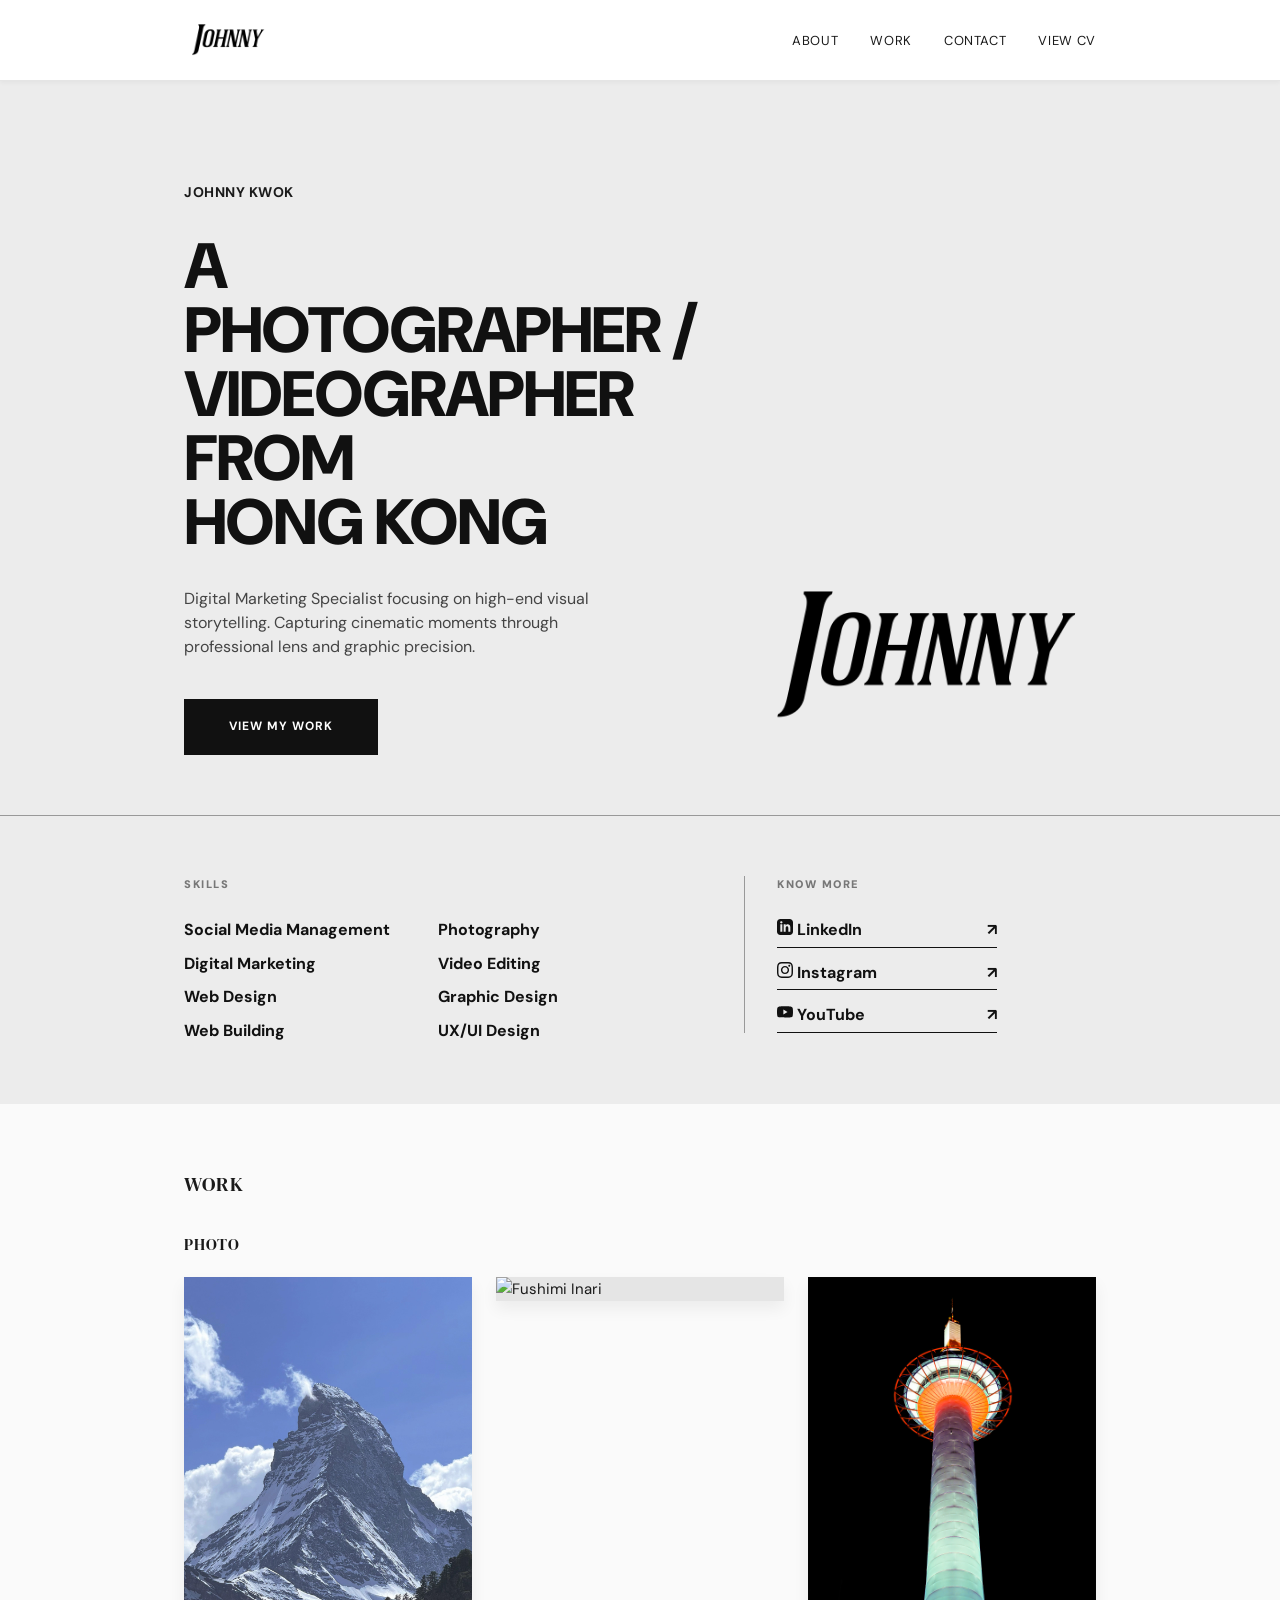
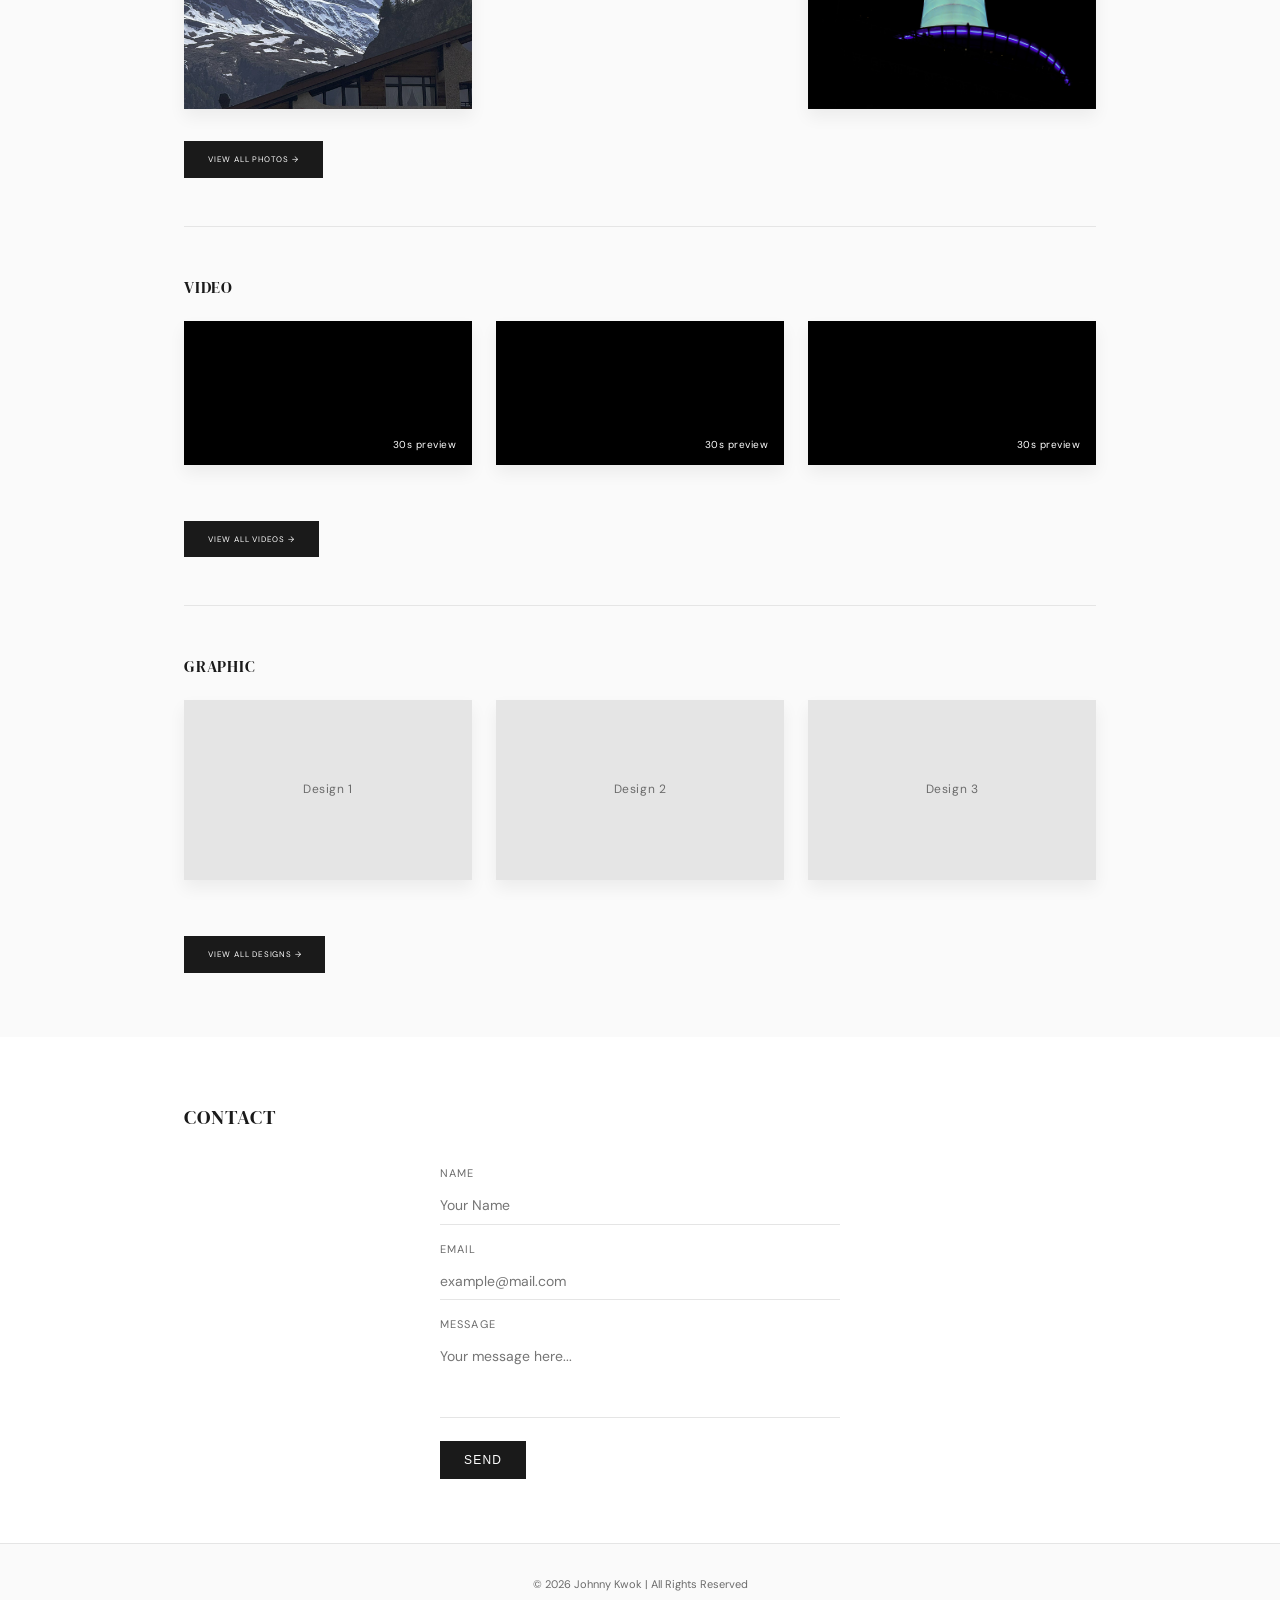
==== index.html @ 525bdd61 "Add files via upload" ====
<!DOCTYPE html>
<html lang="en">
<head>
    <meta charset="UTF-8">
    <meta name="viewport" content="width=device-width, initial-scale=1.0">
    <title>Johnny Kwok · Photography · Video · Graphic Design</title>
    <link href="https://fonts.googleapis.com/css2?family=DM+Sans:wght@400;500;600&family=DM+Serif+Display&display=swap" rel="stylesheet">
    <link rel="stylesheet" href="style.css">
</head>
<body>
    <nav class="navbar">
        <div class="container">
            <a href="index.html" class="logo">
                <img src="assets/Johnny.png" class="logo-image" alt="Johnny">
            </a>
            <button type="button" class="hamburger" aria-label="Toggle menu" aria-expanded="false">
                <span class="bar"></span>
                <span class="bar"></span>
                <span class="bar"></span>
            </button>
            <ul class="nav-links">
                <li><a href="index.html">About</a></li>
                <li><a href="index.html#portfolio">Work</a></li>
                <li><a href="index.html#contact">Contact</a></li>
                <li class="nav-btn-container">
                    <a href="cv.html" class="nav-view-cv">View CV</a>
                </li>
            </ul>
        </div>
    </nav>

    <section id="hero-swiss">
        <div class="container hero-grid">
            <div class="hero-text-side">
                <span class="name-label">JOHNNY KWOK</span>
                <h1 class="hero-title">A PHOTOGRAPHER /<br>VIDEOGRAPHER FROM<br>HONG KONG</h1>
                <p class="hero-intro">
                    Digital Marketing Specialist focusing on high-end visual storytelling. 
                    Capturing cinematic moments through professional lens and graphic precision.
                </p>
                <a href="#portfolio" class="btn-black">View My Work</a>
            </div>
            <div class="hero-image-side">
                <div class="image-overlay-container">
                    <img src="assets/Johnny.png" alt="Johnny Kwok" class="hero-main-img">
                </div>
            </div>
        </div>
    </section>

    <section id="info-bar">
        <div class="container info-grid">
            <div class="services-box">
                <span class="label">SKILLS</span>
                <div class="services-list">
                    <div class="s-col">
                        <span>Social Media Management</span>
                        <span>Digital Marketing</span>
                        <span>Web Design</span>
                        <span>Web Building</span>
                    </div>
                    <div class="s-col">
                        <span>Photography</span>
                        <span>Video Editing</span>
                        <span>Graphic Design</span>
                        <span>UX/UI Design</span>
                    </div>
                </div>
            </div>
            <div class="follow-box">
                <span class="label">KNOW MORE</span>
                <div class="social-links-minimal">
                    <a href="https://www.linkedin.com/in/johnny-kwok-8644012a5/" target="_blank">
                        <span class="social-text">
                            <svg xmlns="http://www.w3.org/2000/svg" width="16" height="16" viewBox="0 0 24 24" fill="currentColor"><path d="M19 0h-14c-2.761 0-5 2.239-5 5v14c0 2.761 2.239 5 5 5h14c2.762 0 5-2.239 5-5v-14c0-2.761-2.238-5-5-5zm-11 19h-3v-11h3v11zm-1.5-12.268c-.966 0-1.75-.79-1.75-1.764s.784-1.764 1.75-1.764 1.75.79 1.75 1.764-.783 1.764-1.75 1.764zm13.5 12.268h-3v-5.604c0-3.368-4-3.113-4 0v5.604h-3v-11h3v1.765c1.396-2.586 7-2.777 7 2.476v6.759z"/></svg>
                            LinkedIn
                        </span>
                        <span>↗</span>
                    </a>

                    <a href="https://www.instagram.com/1jokurr3/?hl=en" target="_blank">
                        <span class="social-text">
                            <svg xmlns="http://www.w3.org/2000/svg" width="16" height="16" viewBox="0 0 24 24" fill="currentColor"><path d="M12 2.163c3.204 0 3.584.012 4.85.07 3.252.148 4.771 1.691 4.919 4.919.058 1.265.069 1.645.069 4.849 0 3.205-.012 3.584-.069 4.849-.149 3.225-1.664 4.771-4.919 4.919-1.266.058-1.644.07-4.85.07-3.204 0-3.584-.012-4.849-.07-3.26-.149-4.771-1.699-4.919-4.92-.058-1.265-.07-1.644-.07-4.849 0-3.204.013-3.583.07-4.849.149-3.227 1.664-4.771 4.919-4.919 1.266-.057 1.645-.069 4.849-.069zm0-2.163c-3.259 0-3.667.014-4.947.072-4.358.2-6.78 2.618-6.98 6.98-.059 1.281-.073 1.689-.073 4.948 0 3.259.014 3.668.072 4.948.2 4.358 2.618 6.78 6.98 6.98 1.281.058 1.689.072 4.948.072 3.259 0 3.668-.014 4.948-.072 4.354-.2 6.782-2.618 6.979-6.98.059-1.28.073-1.689.073-4.948 0-3.259-.014-3.667-.072-4.947-.196-4.354-2.617-6.78-6.979-6.98-1.281-.059-1.69-.073-4.949-.073zm0 5.838c-3.403 0-6.162 2.759-6.162 6.162s2.759 6.163 6.162 6.163 6.162-2.759 6.162-6.163-2.759-6.162-6.162-6.162zm0 10.162c-2.209 0-4-1.79-4-4 0-2.209 1.791-4 4-4s4 1.791 4 4c0 2.21-1.791 4-4 4zm6.406-11.845c-.796 0-1.441.645-1.441 1.44s.645 1.44 1.441 1.44c.795 0 1.439-.645 1.439-1.44s-.644-1.44-1.439-1.44z"/></svg>
                            Instagram
                        </span>
                        <span>↗</span>
                    </a>

                    <a href="https://youtube.com/@waishing13?si=xlimshnzyELhtR8g" target="_blank">
                        <span class="social-text">
                            <svg xmlns="http://www.w3.org/2000/svg" width="16" height="16" viewBox="0 0 24 24" fill="currentColor"><path d="M23.498 6.186a3.016 3.016 0 0 0-2.122-2.136C19.505 3.545 12 3.545 12 3.545s-7.505 0-9.377.505A3.017 3.017 0 0 0 .502 6.186C0 8.07 0 12 0 12s0 3.93.502 5.814a3.016 3.016 0 0 0 2.122 2.136c1.871.505 9.376.505 9.376.505s7.505 0 9.377-.505a3.015 3.015 0 0 0 2.122-2.136C24 15.93 24 12 24 12s0-3.93-.502-5.814zM9.545 15.568V8.432L15.818 12l-6.273 3.568z"/></svg>
                            YouTube
                        </span>
                        <span>↗</span>
                    </a>
                </div>
            </div>
        </div>
    </section>

    <section id="portfolio">
        <div class="container">
            <h2 class="animate-in">Work</h2>
            <div class="work-categories">
                <!-- Photo -->
                <article class="work-category" data-category="photo">
                    <h3>Photo</h3>
                    <div class="work-preview">
                        <a href="photography-gallery.html" class="work-item animate-item">
                            <span class="media-protect">
                                <img src="assets/photo/Life/Matterhorn.jpg" alt="Camping" draggable="false">
                                <span class="media-protect__overlay" aria-hidden="true"></span>
                            </span>
                        </a>
                        <a href="photography-gallery.html" class="work-item animate-item">
                            <span class="media-protect">
                                <img src="assets/photo/Life/Fushimi-Inari Taisha.jpeg" alt="Fushimi Inari" draggable="false">
                                <span class="media-protect__overlay" aria-hidden="true"></span>
                            </span>
                        </a>
                        <a href="photography-gallery.html" class="work-item animate-item">
                            <span class="media-protect">
                                <img src="assets/photo/Life/Kyoto Tower.jpg" alt="Kyoto Tower" draggable="false">
                                <span class="media-protect__overlay" aria-hidden="true"></span>
                            </span>
                        </a>
                    </div>
                    <a href="photography-gallery.html" class="wbtn">View all photos →</a>
                </article>

                <!-- Video -->
                <article class="work-category" data-category="video">
                    <h3>Video</h3>
                    <div class="work-preview">
                        <a href="video-gallery.html" class="work-item animate-item">
                            <div class="video-wrap">
                                <video class="video-preview" data-max="30" muted playsinline preload="metadata"
                                    src="assets/video/新東亞理髮店.mp4" oncontextmenu="return false;" controlsList="nodownload"></video>
                                <span class="video-preview-badge">30s preview</span>
                            </div>
                        </a>
                        <a href="video-gallery.html" class="work-item animate-item">
                            <div class="video-wrap">
                                <video class="video-preview" data-max="30" muted playsinline preload="metadata"
                                    src="assets/video/《親暱》.mp4" oncontextmenu="return false;" controlsList="nodownload"></video>
                                <span class="video-preview-badge">30s preview</span>
                            </div>
                        </a>
                        <a href="video-gallery.html" class="work-item animate-item">
                            <div class="video-wrap">
                                <video class="video-preview" data-max="30" muted playsinline preload="metadata"
                                    src="assets/video/菲來何處去.mp4" oncontextmenu="return false;" controlsList="nodownload"></video>
                                <span class="video-preview-badge">30s preview</span>
                            </div>
                        </a>
                    </div>
                    <a href="video-gallery.html" class="wbtn">View all videos →</a>
                </article>

                <!-- Graphic -->
                <article class="work-category" data-category="graphic">
                    <h3>Graphic</h3>
                    <div class="work-preview">
                        <div class="work-item graphic-placeholder animate-item"><span>Design 1</span></div>
                        <div class="work-item graphic-placeholder animate-item"><span>Design 2</span></div>
                        <div class="work-item graphic-placeholder animate-item"><span>Design 3</span></div>
                    </div>
                    <a href="graphic-design.html" class="wbtn">View all designs →</a>
                </article>
            </div>
        </div>
    </section>

    <section id="contact">
        <div class="container">
            <h2 class="animate-in">Contact</h2>
            <form id="contactForm" class="contact-form animate-in">
                <label for="name">Name</label>
                <input type="text" name="name" id="name" required placeholder="Your Name">
                <label for="email">Email</label>
                <input type="email" name="email" id="email" list="email-options" required placeholder="example@mail.com">
                <datalist id="email-options">
                    <option value="@gmail.com">
                    <option value="@outlook.com">
                    <option value="@icloud.com">
                    <option value="@hotmail.com">
                    <option value="@yahoo.com.hk">
                    <option value="@qq.com">
                    <option value="@163.com">
                    <option value="@sina.com">
                    <option value="@foxmail.com">
                </datalist>
                <label for="message">Message</label>
                <textarea name="message" id="message" required placeholder="Your message here..."></textarea>
                <button type="submit" class="btn">Send</button>
            </form>
        </div>
    </section>

    <footer class="footer">
        <div class="container">
            <p>© 2026 Johnny Kwok | All Rights Reserved</p>
        </div>
    </footer>

    <script src="script.js"></script>
</body>
</html>
---- style.css ----
/* ==========================================================================
   Variables & Reset
   ========================================================================== */

:root {
    --bg: #fafafa;
    --bg-alt: #fff;
    --text: #1a1a1a;
    --text-muted: #6b6b6b;
    --border: #e5e5e5;
    --accent: #1a1a1a;
    --font-sans: 'DM Sans', system-ui, sans-serif;
    --font-serif: 'DM Serif Display', Georgia, serif;
    --max-width: 960px;
    --space: 1.5rem;
    --shadow-1: 0 2px 4px rgba(0, 0, 0, 0.04);
    --shadow-2: 0 8px 16px rgba(0, 0, 0, 0.06);
    --shadow-hover: 0 20px 40px rgba(0, 0, 0, 0.12), 0 8px 16px rgba(0, 0, 0, 0.06);
}

* { margin: 0; padding: 0; box-sizing: border-box; }

html { scroll-behavior: smooth; }

/* ==========================================================================
   Media protection (discourage saving images/videos)
   ========================================================================== */

img,
video {
    user-select: none;
    -webkit-user-select: none;
    -moz-user-select: none;
    -ms-user-select: none;
    -webkit-touch-callout: none;
}

.media-protect {
    position: relative;
    display: block;
}

.media-protect__overlay {
    position: absolute;
    inset: 0;
    z-index: 1;
    cursor: pointer; /* parent is often a link */
    /* receives right-click (empty div); left-click forwarded to parent link in JS */
}

/* ==========================================================================
   Animations
   ========================================================================== */

@keyframes fadeInUp {
    from { opacity: 0; transform: translateY(20px); }
    to { opacity: 1; transform: translateY(0); }
}

.animate-in {
    opacity: 0;
    transform: translateY(20px);
    transition: opacity 0.6s ease, transform 0.6s ease;
}

.animate-in.visible {
    opacity: 1;
    transform: translateY(0);
}

/* ==========================================================================
   Base & Typography
   ========================================================================== */

body {
    font-family: var(--font-sans);
    background: var(--bg);
    color: var(--text);
    font-size: 15px;
    line-height: 1.6;
    font-weight: 400;
}

.container {
    max-width: var(--max-width);
    margin: 0 auto;
    padding: 0 var(--space);
}

h1, h2, h3 { font-family: var(--font-serif); font-weight: 400; }
h1 { font-size: clamp(2rem, 5vw, 3rem); letter-spacing: -0.02em; }
h2 { font-size: 1.25rem; letter-spacing: 0.05em; text-transform: uppercase; margin-bottom: 2rem; }
h3 { font-size: 1rem; letter-spacing: 0.05em; text-transform: uppercase; margin-bottom: 1rem; }

/* ==========================================================================
   Navbar
   ========================================================================== */

.navbar {
    background: var(--bg-alt);
    border-bottom: 1px solid var(--border);
    padding: 1rem 0;
    position: sticky;
    top: 0;
    z-index: 100;
    box-shadow: var(--shadow-1);
}

.navbar .container {
    display: flex;
    justify-content: space-between;
    align-items: center;
}

.nav-links {
    list-style: none;
    display: flex;
    gap: 2rem;
}

.nav-links a {
    color: var(--text);
    text-decoration: none;
    font-size: 13px;
    letter-spacing: 0.05em;
    text-transform: uppercase;
    transition: color 0.25s ease, transform 0.25s ease;
}

.nav-links a:hover {
    color: var(--text-muted);
    transform: translateY(-1px);
}

.logo-image {
    height: 48px;
    width: auto;
    display: block;
    transition: opacity 0.3s ease, transform 0.3s ease;
}

.logo-image:hover {
    opacity: 0.7;
    transform: scale(1.02);
}

/* ==========================================================================
   Buttons
   ========================================================================== */

.btn {
    display: inline-block;
    background: var(--accent);
    color: #fff;
    padding: 0.75rem 1.5rem;
    text-decoration: none;
    font-size: 12px;
    letter-spacing: 0.1em;
    text-transform: uppercase;
    border: none;
    cursor: pointer;
    transition: opacity 0.25s ease, transform 0.25s ease;
}

.btn:hover {
    opacity: 0.8;
    transform: translateY(-2px);
}

.wbtn {
    margin-top: 1rem;
    display: inline-block;
    background: var(--accent);
    color: #fff;
    padding: 0.75rem 1.5rem;
    text-decoration: none;
    font-size: 8px;
    letter-spacing: 0.1em;
    text-transform: uppercase;
    border: none;
    cursor: pointer;
    transition: opacity 0.2s;
}

.wbtn:hover { opacity: 0.8; }

/* ==========================================================================
   Sections & About
   ========================================================================== */

section {
    padding: 4rem 0;
    background: var(--bg-alt);
}

section:nth-child(even) { background: var(--bg); }

section .container { position: relative; z-index: 1; }

#about .about-content {
    display: flex;
    align-items: flex-start;
    gap: 2rem;
    max-width: 600px;
    margin: 0 auto;
    text-align: left;
}

.profile-pic {
    width: 120px;
    height: 120px;
    object-fit: cover;
    flex-shrink: 0;
}

.text-content p {
    color: var(--text-muted);
    font-size: 0.9rem;
    margin-bottom: 0.5rem;
}

/* ==========================================================================
   Work / Portfolio
   ========================================================================== */

.work-categories {
    display: flex;
    flex-direction: column;
    gap: 3rem;
}

.work-category {
    border-bottom: 1px solid var(--border);
    padding-bottom: 3rem;
}

.work-category:last-of-type { border-bottom: none; padding-bottom: 0; }

.work-category h3 { margin-bottom: 1.25rem; }

.work-preview,
.mosaic-gallery {
    column-count: 3;
    column-gap: var(--space);
    margin-bottom: 1rem;
}

.work-item,
.mosaic-item {
    break-inside: avoid;
    margin-bottom: var(--space);
    overflow: hidden;
    background: var(--border);
    display: block;
    box-shadow: var(--shadow-2);
    transition: transform 0.35s cubic-bezier(0.25, 0.46, 0.45, 0.94), box-shadow 0.35s ease, opacity 0.5s ease;
}

.work-item.animate-item,
.mosaic-item.animate-item,
.video-entry.animate-item {
    opacity: 0;
    transform: translateY(24px);
    transition: opacity 0.5s ease, transform 0.5s cubic-bezier(0.25, 0.46, 0.45, 0.94), box-shadow 0.35s ease;
}

.work-item.animate-item.visible,
.mosaic-item.animate-item.visible,
.video-entry.animate-item.visible {
    opacity: 1;
    transform: translateY(0);
}

.work-item .video-wrap,
.mosaic-item .video-wrap {
    position: relative;
    background: #000;
}

.work-item video,
.mosaic-item video {
    width: 100%;
    height: auto;
    display: block;
}

.work-item,
a.mosaic-item {
    text-decoration: none;
    color: inherit;
}

.work-item img,
.mosaic-item img {
    width: 100%;
    height: auto;
    display: block;
    transition: transform 0.3s ease;
}

.work-item:hover,
.mosaic-item:hover {
    transform: scale(1.03);
    box-shadow: var(--shadow-hover);
}

.work-item:hover img,
.mosaic-item:hover img { transform: scale(1.02); }

.work-item.graphic-placeholder {
    display: flex;
    align-items: center;
    justify-content: center;
    min-height: 180px;
    color: var(--text-muted);
    font-size: 12px;
    letter-spacing: 0.05em;
}

.work-item.graphic-placeholder:hover { background: #e0e0e0; }

.video-preview-badge {
    position: absolute;
    bottom: 8px;
    right: 8px;
    background: rgba(0, 0, 0, 0.7);
    color: #fff;
    font-size: 10px;
    letter-spacing: 0.05em;
    padding: 4px 8px;
    font-family: var(--font-sans);
}

.mosaic-placeholder {
    min-height: 200px;
    background: var(--border);
    display: flex;
    align-items: center;
    justify-content: center;
    color: var(--text-muted);
    font-size: 12px;
    box-shadow: var(--shadow-2);
}

/* ==========================================================================
   Contact
   ========================================================================== */

.contact-form {
    max-width: 400px;
    margin: 0 auto;
    text-align: left;
}

.contact-form label {
    display: block;
    font-size: 11px;
    letter-spacing: 0.1em;
    text-transform: uppercase;
    margin-bottom: 0.25rem;
    color: var(--text-muted);
}

.contact-form input,
.contact-form textarea {
    width: 100%;
    padding: 0.6rem 0;
    margin-bottom: 1rem;
    border: none;
    border-bottom: 1px solid var(--border);
    background: transparent;
    font-family: inherit;
    font-size: 14px;
}

.contact-form input:focus,
.contact-form textarea:focus {
    outline: none;
    border-color: var(--text);
}

.contact-form input:invalid:not(:placeholder-shown) { border-bottom: 1px solid #ff4d4d; }
.contact-form input:valid:not(:placeholder-shown) { border-bottom: 1px solid #4CAF50; }

#message { height: 80px; resize: none; }

/* ==========================================================================
   Footer
   ========================================================================== */

.footer {
    padding: 2rem 0;
    text-align: center;
    border-top: 1px solid var(--border);
}

.footer p {
    font-size: 11px;
    color: var(--text-muted);
}

.footer.footer-spaced { margin-top: 4rem; }

/* ==========================================================================
   Hamburger (mobile nav)
   ========================================================================== */

.hamburger {
    display: none;
    flex-direction: column;
    gap: 5px;
    cursor: pointer;
}

.bar {
    width: 22px;
    height: 2px;
    background: var(--text);
}

/* ==========================================================================
   Page: Photography gallery (masonry, filters)
   ========================================================================== */

.page-header {
    padding-top: 2rem;
    margin-bottom: 2rem;
}

.back-link {
    font-size: 12px;
    letter-spacing: 0.05em;
    color: var(--text-muted);
    text-decoration: none;
}

.back-link:hover { color: var(--text); }

.photo-filters {
    display: flex;
    flex-wrap: wrap;
    gap: 0.75rem;
    margin-bottom: 2rem;
}

.photo-filters .btn-filter {
    background: transparent;
    color: var(--text);
    border: 1px solid var(--border);
    padding: 0.5rem 1.25rem;
    font-size: 11px;
    letter-spacing: 0.1em;
    text-transform: uppercase;
    cursor: pointer;
    font-family: var(--font-sans);
    transition: background 0.2s, color 0.2s;
}

.photo-filters .btn-filter:hover,
.photo-filters .btn-filter.active {
    background: var(--accent);
    color: #fff;
    border-color: var(--accent);
}

/* Photography: true masonry – CSS columns, natural height, no crop */
.page-photography .masonry-gallery {
    column-count: 4;
    column-gap: var(--space);
    margin-bottom: 0;
    padding-bottom: 4rem;
}

.page-photography .masonry-gallery .mosaic-item {
    break-inside: avoid;
    margin-bottom: var(--space);
    overflow: hidden;
    display: block;
    background: var(--border);
    box-shadow: var(--shadow-2);
}

.page-photography .masonry-gallery .mosaic-item img {
    width: 100%;
    height: auto;
    display: block;
}

.page-photography .page-header h1 { margin-top: 0.5rem; }

/* ==========================================================================
   Page: Video gallery
   ========================================================================== */

.video-gallery { padding-bottom: 4rem; }

.video-entry { margin-bottom: 4rem; }
.video-entry:last-child { margin-bottom: 0; }

.video-entry-title {
    font-size: 0.9rem;
    letter-spacing: 0.05em;
    margin-bottom: 1rem;
    font-family: var(--font-sans);
}

.video-entry .video-wrap { display: inline-block; max-width: 100%; }
.video-entry video { display: block; width: auto; height: auto; max-width: 100%; }

.page-video .page-header h1 { margin-top: 0.5rem; }

/* ==========================================================================
   Page: CV
   ========================================================================== */

.cv-page {
    padding: 4rem 0;
    max-width: 600px;
    margin: 0 auto;
    text-align: left;
}

.cv-page h1 { margin-bottom: 0.5rem; }
.cv-page .subtitle {
    color: var(--text-muted);
    font-size: 0.95rem;
    margin-bottom: 3rem;
}

.cv-section { margin-bottom: 2.5rem; }

.cv-section h2 {
    font-size: 0.75rem;
    letter-spacing: 0.15em;
    text-transform: uppercase;
    margin-bottom: 1rem;
    color: var(--text-muted);
    border-bottom: 1px solid var(--border);
    padding-bottom: 0.5rem;
}

.cv-item { margin-bottom: 1.25rem; }
.cv-item:last-child { margin-bottom: 0; }
.cv-item-title { font-weight: 600; margin-bottom: 0.25rem; }
.cv-item-meta { font-size: 0.85rem; color: var(--text-muted); margin-bottom: 0.25rem; }
.cv-item-desc { font-size: 0.9rem; line-height: 1.6; color: var(--text); }

.cv-skills { display: flex; flex-wrap: wrap; gap: 0.5rem; }
.cv-skills span {
    font-size: 0.85rem;
    padding: 0.25rem 0.6rem;
    background: var(--border);
}

.page-cv .back-link { padding-top: 1rem; display: inline-block; }

/* ==========================================================================
   Swiss design (hero variant)
   ========================================================================== */

:root {
    --swiss-bg: #ececec;
    --swiss-black: #111111;
    --swiss-border: #999999;
}

#hero-swiss {
    background: var(--swiss-bg);
    padding: 100px 0 60px;
    border-bottom: 1px solid var(--swiss-border);
}

.hero-grid {
    display: grid;
    grid-template-columns: 1.2fr 0.8fr;
    gap: 2rem;
    align-items: end;
}

.name-label {
    display: block;
    font-weight: 700;
    font-size: 14px;
    margin-bottom: 2rem;
    letter-spacing: 0.5px;
}

.hero-title {
    font-family: var(--font-sans);
    font-size: clamp(2.5rem, 5vw, 4rem);
    font-weight: 900;
    line-height: 1;
    letter-spacing: -2px;
    margin-bottom: 2rem;
    color: var(--swiss-black);
}

.hero-intro {
    max-width: 420px;
    font-size: 1rem;
    color: #444;
    margin-bottom: 2.5rem;
    line-height: 1.5;
}

.btn-black {
    display: inline-block;
    background: var(--swiss-black);
    color: white;
    padding: 18px 45px;
    text-decoration: none;
    font-weight: 700;
    font-size: 12px;
    letter-spacing: 1px;
    text-transform: uppercase;
    transition: 0.3s;
}

.btn-black:hover { opacity: 0.8; }

.hero-main-img {
    width: 100%;
    filter: grayscale(100%) contrast(1.1);
    display: block;
}

.image-overlay-container { position: relative; }

#info-bar { background: var(--swiss-bg); padding: 60px 0; }

.info-grid {
    display: grid;
    grid-template-columns: 1.2fr 0.8fr;
    gap: 2rem;
    align-items: start;
}

#info-bar .label {
    display: block;
    font-size: 11px;
    font-weight: 900;
    color: #777;
    margin-bottom: 1.5rem;
    letter-spacing: 1.5px;
}

.services-list {
    display: flex;
    gap: 3rem;
}

.s-col {
    display: flex;
    flex-direction: column;
    gap: 0.5rem;
    font-size: 16px;
    font-weight: 700;
    color: var(--swiss-black);
}

.follow-box {
    border-left: 1px solid var(--swiss-border);
    padding-left: 2rem;
}

.social-links-minimal {
    display: flex;
    flex-direction: column;
    gap: 0.75rem;
}

.social-links-minimal a {
    font-size: 16px;
    font-weight: 700;
    text-decoration: none;
    color: var(--swiss-black);
    display: flex;
    align-items: center;
    justify-content: space-between;
    gap: 1rem;
    padding-bottom: 0.25rem;
    border-bottom: 1.5px solid var(--swiss-black);
    max-width: 220px;
    transition: opacity 0.2s;
}

.social-links-minimal a:hover { opacity: 0.7; }

/* ==========================================================================
   Responsive
   ========================================================================== */

@media (max-width: 768px) {
    .nav-links {
        display: none;
        position: absolute;
        top: 100%;
        left: 0;
        right: 0;
        flex-direction: column;
        padding: 1rem;
        background: var(--bg-alt);
        border-bottom: 1px solid var(--border);
    }
    .nav-links.active { display: flex; }
    .hamburger { display: flex; }
    .work-preview,
    .mosaic-gallery { column-count: 2; }
    #about .about-content { flex-direction: column; align-items: center; text-align: center; }

    .page-photography .masonry-gallery { column-count: 2; }

    .hero-grid,
    .info-grid { grid-template-columns: 1fr; }
    .follow-box {
        border-left: none;
        padding-left: 0;
        padding-top: 40px;
        border-top: 1px solid var(--swiss-border);
    }
    .services-list { flex-direction: column; gap: 12px; }
}

@media (max-width: 480px) {
    .work-preview,
    .mosaic-gallery { column-count: 1; }

    .page-photography .masonry-gallery { column-count: 1; }
}
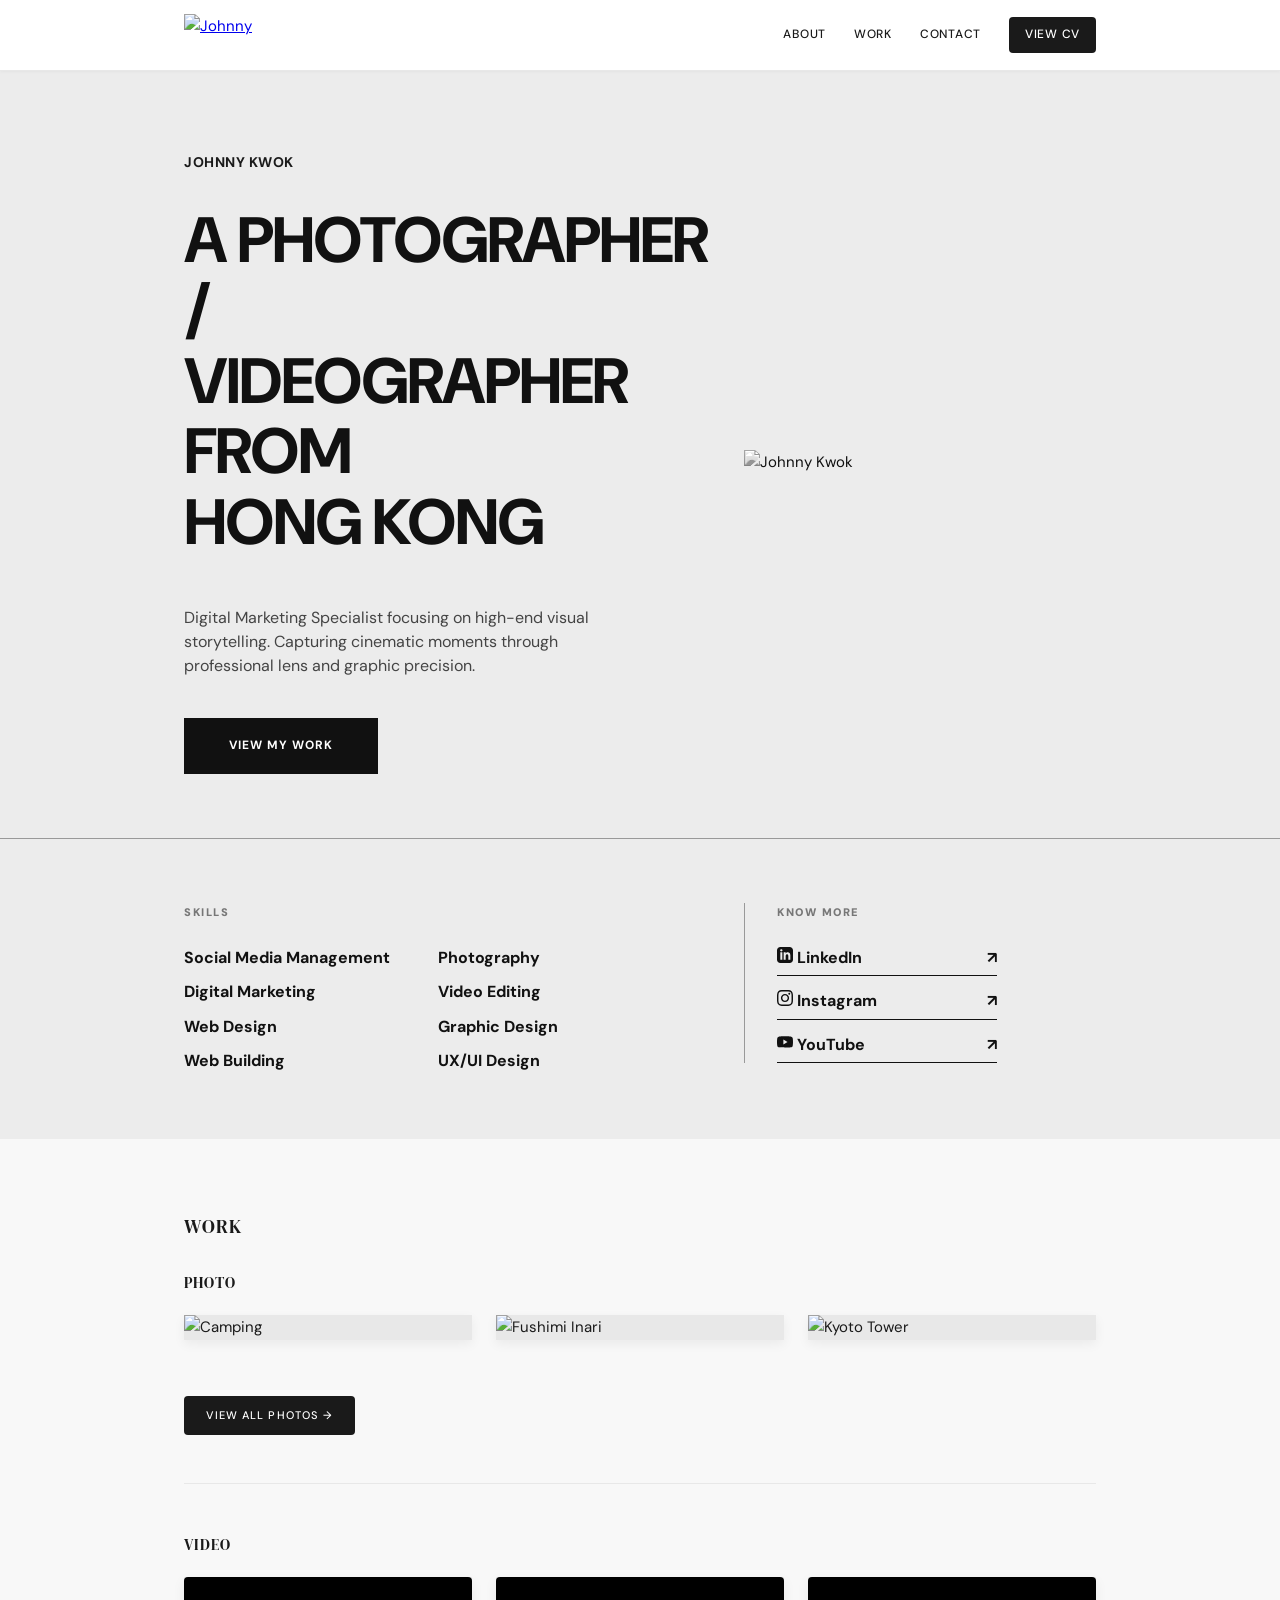
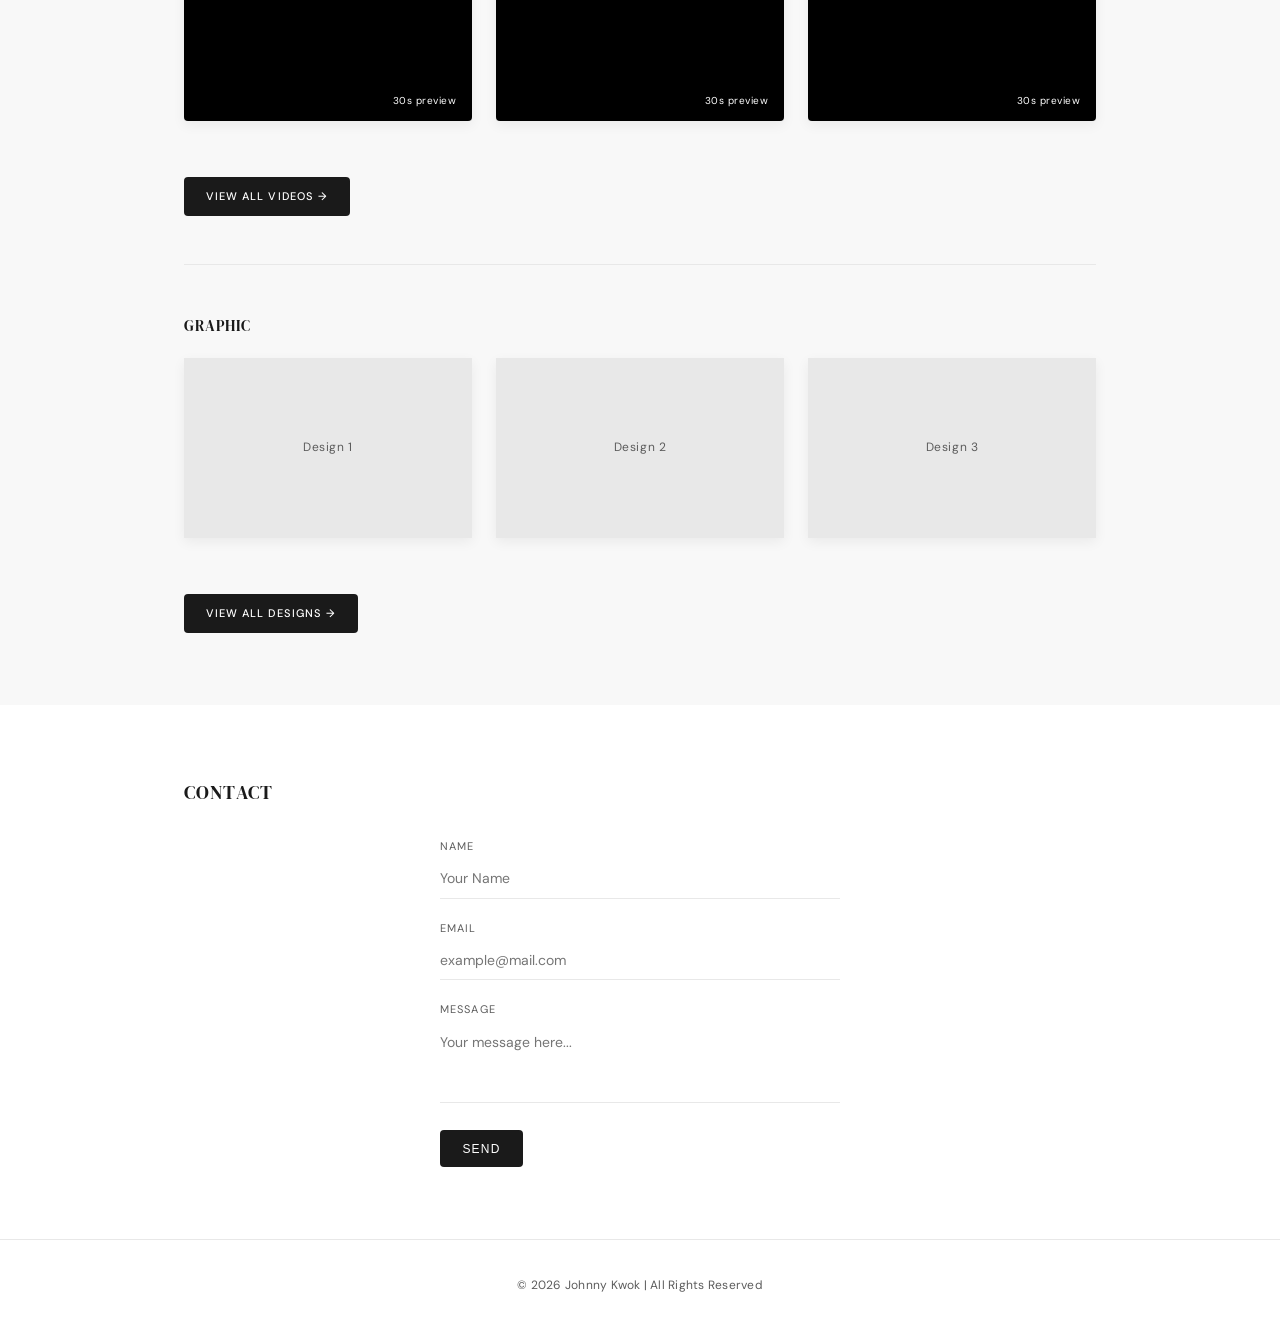
==== commit 2fa0c114: "Add files via upload" ====
--- a/index.html
+++ b/index.html
@@ -42,7 +42,8 @@
             </div>
             <div class="hero-image-side">
                 <div class="image-overlay-container">
-                    <img src="assets/Johnny.png" alt="Johnny Kwok" class="hero-main-img">
+                    <p class="hero-picture"></p>
+                    <img src="assets/profile pic.jpg" alt="Johnny Kwok" class="hero-main-img">
                 </div>
             </div>
         </div>
--- a/style.css
+++ b/style.css
@@ -1,21 +1,29 @@
 /* ==========================================================================
-   Variables & Reset
+   1. Variables & Reset
    ========================================================================== */
 
 :root {
-    --bg: #fafafa;
+    /* Layout & spacing */
+    --max-width: 960px;
+    --space: 1.5rem;
+    --space-lg: 2.5rem;
+    --radius: 6px;
+    --radius-sm: 4px;
+    /* Colors */
+    --bg: #f8f8f8;
     --bg-alt: #fff;
     --text: #1a1a1a;
-    --text-muted: #6b6b6b;
-    --border: #e5e5e5;
+    --text-muted: #5c5c5c;
+    --border: #e8e8e8;
     --accent: #1a1a1a;
+    --swiss-bg: #ececec;
+    --swiss-black: #111111;
+    --swiss-border: #999999;
     --font-sans: 'DM Sans', system-ui, sans-serif;
     --font-serif: 'DM Serif Display', Georgia, serif;
-    --max-width: 960px;
-    --space: 1.5rem;
-    --shadow-1: 0 2px 4px rgba(0, 0, 0, 0.04);
-    --shadow-2: 0 8px 16px rgba(0, 0, 0, 0.06);
-    --shadow-hover: 0 20px 40px rgba(0, 0, 0, 0.12), 0 8px 16px rgba(0, 0, 0, 0.06);
+    --shadow-1: 0 1px 3px rgba(0, 0, 0, 0.04);
+    --shadow-2: 0 4px 12px rgba(0, 0, 0, 0.06);
+    --shadow-hover: 0 12px 28px rgba(0, 0, 0, 0.1), 0 4px 12px rgba(0, 0, 0, 0.05);
 }
 
 * { margin: 0; padding: 0; box-sizing: border-box; }
@@ -23,7 +31,7 @@
 html { scroll-behavior: smooth; }
 
 /* ==========================================================================
-   Media protection (discourage saving images/videos)
+   2. Media protection (discourage saving images/videos)
    ========================================================================== */
 
 img,
@@ -44,12 +52,11 @@
     position: absolute;
     inset: 0;
     z-index: 1;
-    cursor: pointer; /* parent is often a link */
-    /* receives right-click (empty div); left-click forwarded to parent link in JS */
-}
-
-/* ==========================================================================
-   Animations
+    cursor: pointer;
+}
+
+/* ==========================================================================
+   3. Animations
    ========================================================================== */
 
 @keyframes fadeInUp {
@@ -69,7 +76,7 @@
 }
 
 /* ==========================================================================
-   Base & Typography
+   4. Base & Typography
    ========================================================================== */
 
 body {
@@ -77,8 +84,9 @@
     background: var(--bg);
     color: var(--text);
     font-size: 15px;
-    line-height: 1.6;
+    line-height: 1.65;
     font-weight: 400;
+    -webkit-font-smoothing: antialiased;
 }
 
 .container {
@@ -88,18 +96,18 @@
 }
 
 h1, h2, h3 { font-family: var(--font-serif); font-weight: 400; }
-h1 { font-size: clamp(2rem, 5vw, 3rem); letter-spacing: -0.02em; }
-h2 { font-size: 1.25rem; letter-spacing: 0.05em; text-transform: uppercase; margin-bottom: 2rem; }
-h3 { font-size: 1rem; letter-spacing: 0.05em; text-transform: uppercase; margin-bottom: 1rem; }
-
-/* ==========================================================================
-   Navbar
+h1 { font-size: clamp(2rem, 5vw, 3rem); letter-spacing: -0.02em; line-height: 1.15; }
+h2 { font-size: 1.2rem; letter-spacing: 0.06em; text-transform: uppercase; margin-bottom: 1.75rem; }
+h3 { font-size: 0.95rem; letter-spacing: 0.06em; text-transform: uppercase; margin-bottom: 1rem; }
+
+/* ==========================================================================
+   5. Navbar
    ========================================================================== */
 
 .navbar {
     background: var(--bg-alt);
     border-bottom: 1px solid var(--border);
-    padding: 1rem 0;
+    padding: 0.875rem 0;
     position: sticky;
     top: 0;
     z-index: 100;
@@ -110,20 +118,37 @@
     display: flex;
     justify-content: space-between;
     align-items: center;
+    gap: 3rem;
+}
+
+.navbar .container > * {
+    display: flex;
+    align-items: center;
+}
+
+.navbar .container > .hamburger {
+    display: none !important;
 }
 
 .nav-links {
     list-style: none;
     display: flex;
-    gap: 2rem;
+    align-items: center;
+    gap: 1.75rem;
+}
+
+.nav-links li {
+    display: flex;
+    align-items: center;
 }
 
 .nav-links a {
     color: var(--text);
     text-decoration: none;
-    font-size: 13px;
-    letter-spacing: 0.05em;
+    font-size: 12px;
+    letter-spacing: 0.06em;
     text-transform: uppercase;
+    font-weight: 500;
     transition: color 0.25s ease, transform 0.25s ease;
 }
 
@@ -132,8 +157,12 @@
     transform: translateY(-1px);
 }
 
+.logo {
+    display: flex;
+    align-items: center;
+}
 .logo-image {
-    height: 48px;
+    height: 42px;
     width: auto;
     display: block;
     transition: opacity 0.3s ease, transform 0.3s ease;
@@ -144,27 +173,52 @@
     transform: scale(1.02);
 }
 
-/* ==========================================================================
-   Buttons
+.nav-btn-container {
+    margin-left: 0;
+}
+
+.nav-view-cv {
+    background-color: var(--accent);
+    color: #fff !important;
+    padding: 0.5rem 1rem;
+    border-radius: var(--radius-sm);
+    font-size: 12px;
+    font-weight: 500;
+    letter-spacing: 0.06em;
+    text-transform: uppercase;
+    transition: opacity 0.25s ease, transform 0.25s ease;
+    text-decoration: none;
+    display: inline-block;
+}
+
+.nav-view-cv:hover {
+    opacity: 0.9;
+    transform: translateY(-1px);
+}
+
+/* ==========================================================================
+   6. Buttons
    ========================================================================== */
 
 .btn {
     display: inline-block;
     background: var(--accent);
     color: #fff;
-    padding: 0.75rem 1.5rem;
+    padding: 0.7rem 1.4rem;
     text-decoration: none;
     font-size: 12px;
     letter-spacing: 0.1em;
     text-transform: uppercase;
+    font-weight: 500;
     border: none;
     cursor: pointer;
+    border-radius: var(--radius-sm);
     transition: opacity 0.25s ease, transform 0.25s ease;
 }
 
 .btn:hover {
-    opacity: 0.8;
-    transform: translateY(-2px);
+    opacity: 0.88;
+    transform: translateY(-1px);
 }
 
 .wbtn {
@@ -172,24 +226,26 @@
     display: inline-block;
     background: var(--accent);
     color: #fff;
-    padding: 0.75rem 1.5rem;
+    padding: 0.65rem 1.35rem;
     text-decoration: none;
-    font-size: 8px;
+    font-size: 11px;
     letter-spacing: 0.1em;
     text-transform: uppercase;
+    font-weight: 500;
     border: none;
     cursor: pointer;
-    transition: opacity 0.2s;
-}
-
-.wbtn:hover { opacity: 0.8; }
-
-/* ==========================================================================
-   Sections & About
+    border-radius: var(--radius-sm);
+    transition: opacity 0.2s ease, transform 0.2s ease;
+}
+
+.wbtn:hover { opacity: 0.88; transform: translateY(-1px); }
+
+/* ==========================================================================
+   7. Sections & About
    ========================================================================== */
 
 section {
-    padding: 4rem 0;
+    padding: 4.5rem 0;
     background: var(--bg-alt);
 }
 
@@ -220,7 +276,7 @@
 }
 
 /* ==========================================================================
-   Work / Portfolio
+   8. Work / Portfolio
    ========================================================================== */
 
 .work-categories {
@@ -343,7 +399,7 @@
 }
 
 /* ==========================================================================
-   Contact
+   9. Contact
    ========================================================================== */
 
 .contact-form {
@@ -364,13 +420,14 @@
 .contact-form input,
 .contact-form textarea {
     width: 100%;
-    padding: 0.6rem 0;
-    margin-bottom: 1rem;
+    padding: 0.65rem 0;
+    margin-bottom: 1.25rem;
     border: none;
     border-bottom: 1px solid var(--border);
     background: transparent;
     font-family: inherit;
     font-size: 14px;
+    transition: border-color 0.2s ease;
 }
 
 .contact-form input:focus,
@@ -385,56 +442,101 @@
 #message { height: 80px; resize: none; }
 
 /* ==========================================================================
-   Footer
+  10. Footer
    ========================================================================== */
 
 .footer {
-    padding: 2rem 0;
+    padding: 2.25rem 0;
     text-align: center;
     border-top: 1px solid var(--border);
+    background: var(--bg-alt);
 }
 
 .footer p {
-    font-size: 11px;
-    color: var(--text-muted);
+    font-size: 12px;
+    color: var(--text-muted);
+    letter-spacing: 0.02em;
 }
 
 .footer.footer-spaced { margin-top: 4rem; }
 
 /* ==========================================================================
-   Hamburger (mobile nav)
+  11. Hamburger (mobile nav)
    ========================================================================== */
 
 .hamburger {
     display: none;
     flex-direction: column;
+    justify-content: center;
+    align-items: center;
     gap: 5px;
     cursor: pointer;
+    font: inherit;
+    color: inherit;
+    border: none;
+    background: none;
+}
+
+.hamburger:focus {
+    outline: none;
+}
+
+.hamburger:focus-visible {
+    outline: 2px solid var(--accent);
+    outline-offset: 2px;
 }
 
 .bar {
     width: 22px;
     height: 2px;
     background: var(--text);
-}
-
-/* ==========================================================================
-   Page: Photography gallery (masonry, filters)
+    transition: transform 0.25s ease, opacity 0.25s ease;
+    pointer-events: none; 
+}
+
+.hamburger.is-open .bar:nth-child(1) {
+    transform: translateY(7px) rotate(45deg);
+}
+.hamburger.is-open .bar:nth-child(2) {
+    opacity: 0;
+}
+.hamburger.is-open .bar:nth-child(3) {
+    transform: translateY(-7px) rotate(-45deg);
+}
+
+/* ==========================================================================
+  12. Page: Photography & Graphic Design (masonry, filters, back link)
    ========================================================================== */
 
 .page-header {
-    padding-top: 2rem;
-    margin-bottom: 2rem;
+    padding-top: 2.25rem;
+    margin-bottom: 2.25rem;
 }
 
 .back-link {
+    display: inline-flex;
+    align-items: center;
+    gap: 0.5rem;
+    padding: 0.5rem 1rem 0.5rem 0.75rem;
     font-size: 12px;
-    letter-spacing: 0.05em;
+    letter-spacing: 0.08em;
+    text-transform: uppercase;
     color: var(--text-muted);
     text-decoration: none;
-}
-
-.back-link:hover { color: var(--text); }
+    font-family: var(--font-sans);
+    font-weight: 500;
+    border: 1px solid var(--border);
+    border-radius: var(--radius-sm);
+    background: var(--bg-alt);
+    transition: color 0.2s ease, border-color 0.2s ease, background 0.2s ease, box-shadow 0.2s ease;
+}
+
+.back-link:hover {
+    color: var(--text);
+    border-color: var(--text-muted);
+    background: var(--bg);
+    box-shadow: var(--shadow-1);
+}
 
 .photo-filters {
     display: flex;
@@ -447,13 +549,15 @@
     background: transparent;
     color: var(--text);
     border: 1px solid var(--border);
-    padding: 0.5rem 1.25rem;
+    padding: 0.5rem 1.2rem;
     font-size: 11px;
     letter-spacing: 0.1em;
     text-transform: uppercase;
     cursor: pointer;
     font-family: var(--font-sans);
-    transition: background 0.2s, color 0.2s;
+    font-weight: 500;
+    border-radius: var(--radius-sm);
+    transition: background 0.2s ease, color 0.2s ease, border-color 0.2s ease;
 }
 
 .photo-filters .btn-filter:hover,
@@ -463,15 +567,16 @@
     border-color: var(--accent);
 }
 
-/* Photography: true masonry – CSS columns, natural height, no crop */
-.page-photography .masonry-gallery {
+.page-photography .masonry-gallery,
+.page-graphic-design .masonry-gallery {
     column-count: 4;
     column-gap: var(--space);
     margin-bottom: 0;
     padding-bottom: 4rem;
 }
 
-.page-photography .masonry-gallery .mosaic-item {
+.page-photography .masonry-gallery .mosaic-item,
+.page-graphic-design .masonry-gallery .mosaic-item {
     break-inside: avoid;
     margin-bottom: var(--space);
     overflow: hidden;
@@ -480,16 +585,20 @@
     box-shadow: var(--shadow-2);
 }
 
-.page-photography .masonry-gallery .mosaic-item img {
+.page-photography .masonry-gallery .mosaic-item img,
+.page-graphic-design .masonry-gallery .mosaic-item img {
     width: 100%;
     height: auto;
     display: block;
 }
 
-.page-photography .page-header h1 { margin-top: 0.5rem; }
-
-/* ==========================================================================
-   Page: Video gallery
+.page-header .back-link { margin-bottom: 1rem; }
+.page-photography .page-header h1,
+.page-video .page-header h1,
+.page-graphic-design .page-header h1 { margin-top: 0.25rem; }
+
+/* ==========================================================================
+  13. Page: Video gallery (tabs, reels, YouTube)
    ========================================================================== */
 
 .video-gallery { padding-bottom: 4rem; }
@@ -504,23 +613,107 @@
     font-family: var(--font-sans);
 }
 
-.video-entry .video-wrap { display: inline-block; max-width: 100%; }
+.video-entry .video-wrap { display: inline-block; max-width: 100%; border-radius: var(--radius-sm); overflow: hidden; }
 .video-entry video { display: block; width: auto; height: auto; max-width: 100%; }
 
-.page-video .page-header h1 { margin-top: 0.5rem; }
-
-/* ==========================================================================
-   Page: CV
+.video-tab-content {
+    display: none;
+    padding-bottom: 4rem;
+}
+.video-tab-content.active {
+    display: block;
+}
+
+.video-wrap {
+    border-radius: var(--radius-sm);
+    overflow: hidden;
+}
+.video-wrap iframe {
+    display: block;
+    width: 100%;
+    height: 100%;
+    border: 0;
+}
+
+.ig-reels-grid {
+    display: grid;
+    grid-template-columns: repeat(3, 1fr);
+    gap: var(--space-lg);
+    align-items: start;
+}
+.reel-card {
+    display: flex;
+    flex-direction: column;
+    gap: 0;
+}
+.video-wrap--reel {
+    width: 100%;
+    aspect-ratio: 9 / 18;
+    background: #000;
+}
+.video-wrap--reel iframe {
+    width: 100%;
+    height: 100%;
+    display: block;
+    border: 0;
+}
+.reel-stats {
+    display: flex;
+    align-items: center;
+    gap: 0.4rem;
+    margin-top: 0.75rem;
+    padding: 0 0.25rem 0 0;
+    font-family: var(--font-sans);
+    font-size: 11px;
+    letter-spacing: 0.06em;
+    text-transform: uppercase;
+    color: var(--text-muted);
+}
+.reel-stats-icon {
+    display: inline-flex;
+    align-items: center;
+    justify-content: center;
+    color: var(--text-muted);
+    flex-shrink: 0;
+}
+.reel-stats-icon svg {
+    display: block;
+}
+.reel-stats-count {
+    font-weight: 500;
+}
+
+.youtube-grid {
+    display: grid;
+    grid-template-columns: repeat(auto-fill, minmax(min(400px, 100%), 1fr));
+    gap: var(--space-lg);
+}
+.video-wrap--youtube {
+    width: 100%;
+    aspect-ratio: 16 / 9;
+    background: #000;
+}
+.video-wrap--youtube iframe {
+    width: 100%;
+    height: 100%;
+    display: block;
+    border: 0;
+}
+
+
+/* ==========================================================================
+  14. Page: CV
    ========================================================================== */
 
 .cv-page {
-    padding: 4rem 0;
+    padding: 2rem 0 4rem;
     max-width: 600px;
     margin: 0 auto;
     text-align: left;
 }
 
 .cv-page h1 { margin-bottom: 0.5rem; }
+
 .cv-page .subtitle {
     color: var(--text-muted);
     font-size: 0.95rem;
@@ -539,34 +732,79 @@
     padding-bottom: 0.5rem;
 }
 
-.cv-item { margin-bottom: 1.25rem; }
-.cv-item:last-child { margin-bottom: 0; }
-.cv-item-title { font-weight: 600; margin-bottom: 0.25rem; }
-.cv-item-meta { font-size: 0.85rem; color: var(--text-muted); margin-bottom: 0.25rem; }
-.cv-item-desc { font-size: 0.9rem; line-height: 1.6; color: var(--text); }
-
-.cv-skills { display: flex; flex-wrap: wrap; gap: 0.5rem; }
+.cv-item {
+    background: rgba(255, 255, 255, 0.4);
+    backdrop-filter: blur(10px);
+    -webkit-backdrop-filter: blur(10px);
+    border: 1px solid rgba(255, 255, 255, 0.3);
+    border-radius: 16px;
+    padding: 1.5rem;
+    margin-bottom: 1.5rem;
+    box-shadow: 0 8px 32px rgba(0, 0, 0, 0.05);
+    transition: transform 0.3s ease, box-shadow 0.3s ease;
+}
+
+.cv-item:hover {
+    transform: translateY(-5px);
+    background: rgba(255, 255, 255, 0.6);
+    box-shadow: 0 12px 40px rgba(0, 0, 0, 0.1);
+}
+
+.cv-item-title {
+    font-weight: 600;
+    font-size: 1.1rem;
+    color: var(--text);
+    margin-bottom: 0.25rem;
+}
+
+.cv-item-meta {
+    font-size: 0.85rem;
+    color: var(--text-muted);
+    margin-bottom: 0.75rem;
+    text-transform: uppercase;
+    letter-spacing: 0.05em;
+}
+
+.cv-item-desc {
+    font-size: 0.95rem;
+    line-height: 1.6;
+    color: var(--text);
+}
+
+.cv-skills {
+    display: flex;
+    flex-wrap: wrap;
+    gap: 0.5rem;
+}
+
 .cv-skills span {
+    display: inline-block;
     font-size: 0.85rem;
-    padding: 0.25rem 0.6rem;
-    background: var(--border);
-}
-
-.page-cv .back-link { padding-top: 1rem; display: inline-block; }
-
-/* ==========================================================================
-   Swiss design (hero variant)
-   ========================================================================== */
-
-:root {
-    --swiss-bg: #ececec;
-    --swiss-black: #111111;
-    --swiss-border: #999999;
-}
+    padding: 0.4rem 1rem;
+    border-radius: 50px;
+    background: rgba(255, 255, 255, 0.5);
+    border: 1px solid rgba(255, 255, 255, 0.3);
+    backdrop-filter: blur(5px);
+    -webkit-backdrop-filter: blur(5px);
+}
+
+.page-cv .back-link { margin-bottom: 1.5rem; }
+
+.page-cv .container { padding-top: 1.5rem; }
+
+.page-cv section { background: transparent !important;}
+
+.page-cv .cv-page { background: transparent !important;}
+
+.page-cv .container { background: transparent !important; }
+
+/* ==========================================================================
+   Swiss design (hero & info bar)
+   ========================================================================== */
 
 #hero-swiss {
     background: var(--swiss-bg);
-    padding: 100px 0 60px;
+    padding: 5rem 0 4rem;
     border-bottom: 1px solid var(--swiss-border);
 }
 
@@ -574,7 +812,7 @@
     display: grid;
     grid-template-columns: 1.2fr 0.8fr;
     gap: 2rem;
-    align-items: end;
+    align-items: center;
 }
 
 .name-label {
@@ -588,10 +826,10 @@
 .hero-title {
     font-family: var(--font-sans);
     font-size: clamp(2.5rem, 5vw, 4rem);
-    font-weight: 900;
-    line-height: 1;
+    font-weight: 800;
+    line-height: 1.1;
     letter-spacing: -2px;
-    margin-bottom: 2rem;
+    margin-bottom: 3rem;
     color: var(--swiss-black);
 }
 
@@ -626,7 +864,7 @@
 
 .image-overlay-container { position: relative; }
 
-#info-bar { background: var(--swiss-bg); padding: 60px 0; }
+#info-bar { background: var(--swiss-bg); padding: 4rem 0; }
 
 .info-grid {
     display: grid;
@@ -687,30 +925,65 @@
 .social-links-minimal a:hover { opacity: 0.7; }
 
 /* ==========================================================================
-   Responsive
-   ========================================================================== */
+  16. Responsive
+   ========================================================================== */
+
+@media (min-width: 769px) {
+    .navbar .container > .hamburger,
+    .hamburger {
+        display: none !important;
+    }
+}
 
 @media (max-width: 768px) {
+    .back-link { padding: 0.45rem 0.85rem 0.45rem 0.65rem; font-size: 11px; }
+    .navbar .container { justify-content: space-between; gap: 0; }
+    .navbar .container { position: relative; }
     .nav-links {
-        display: none;
+        display: none !important;
         position: absolute;
         top: 100%;
         left: 0;
         right: 0;
+        z-index: 101;
         flex-direction: column;
         padding: 1rem;
         background: var(--bg-alt);
         border-bottom: 1px solid var(--border);
+        box-shadow: var(--shadow-2);
     }
-    .nav-links.active { display: flex; }
-    .hamburger { display: flex; }
+    body.menu-open .nav-links { display: flex !important; }
+    .navbar .container > .hamburger,
+    .hamburger {
+        display: flex !important;
+        position: relative;
+        z-index: 102;
+        min-width: 44px;
+        min-height: 44px;
+        cursor: pointer;
+        padding: 0.5rem;
+        border: none;
+        background: transparent;
+        -webkit-tap-highlight-color: transparent;
+        align-items: center;
+        justify-content: center;
+    }
     .work-preview,
     .mosaic-gallery { column-count: 2; }
     #about .about-content { flex-direction: column; align-items: center; text-align: center; }
 
-    .page-photography .masonry-gallery { column-count: 2; }
-
-    .hero-grid,
+    .page-photography .masonry-gallery,
+    .page-graphic-design .masonry-gallery { column-count: 2; }
+
+    .ig-reels-grid { grid-template-columns: 1fr; }
+
+    .hero-grid {
+        align-items: center;
+    }
+    .hero-picture {
+        align-items: center;
+        padding-top: 100 px;
+    }
     .info-grid { grid-template-columns: 1fr; }
     .follow-box {
         border-left: none;
@@ -719,11 +992,22 @@
         border-top: 1px solid var(--swiss-border);
     }
     .services-list { flex-direction: column; gap: 12px; }
-}
-
-@media (max-width: 480px) {
-    .work-preview,
-    .mosaic-gallery { column-count: 1; }
-
-    .page-photography .masonry-gallery { column-count: 1; }
-}
+    .nav-btn-container {
+        margin-left: 0;
+        margin-top: 1rem;
+        width: 100%;
+        text-align: center;
+    }
+    .nav-view-cv {
+        width: 100%;
+        padding: 0.8rem;
+    }
+    .s-col {
+        flex-direction: row;
+        justify-content: space-between;
+        margin-bottom: 10px;
+    }
+    .social-links-minimal a {
+        flex-direction: row;
+    }
+}
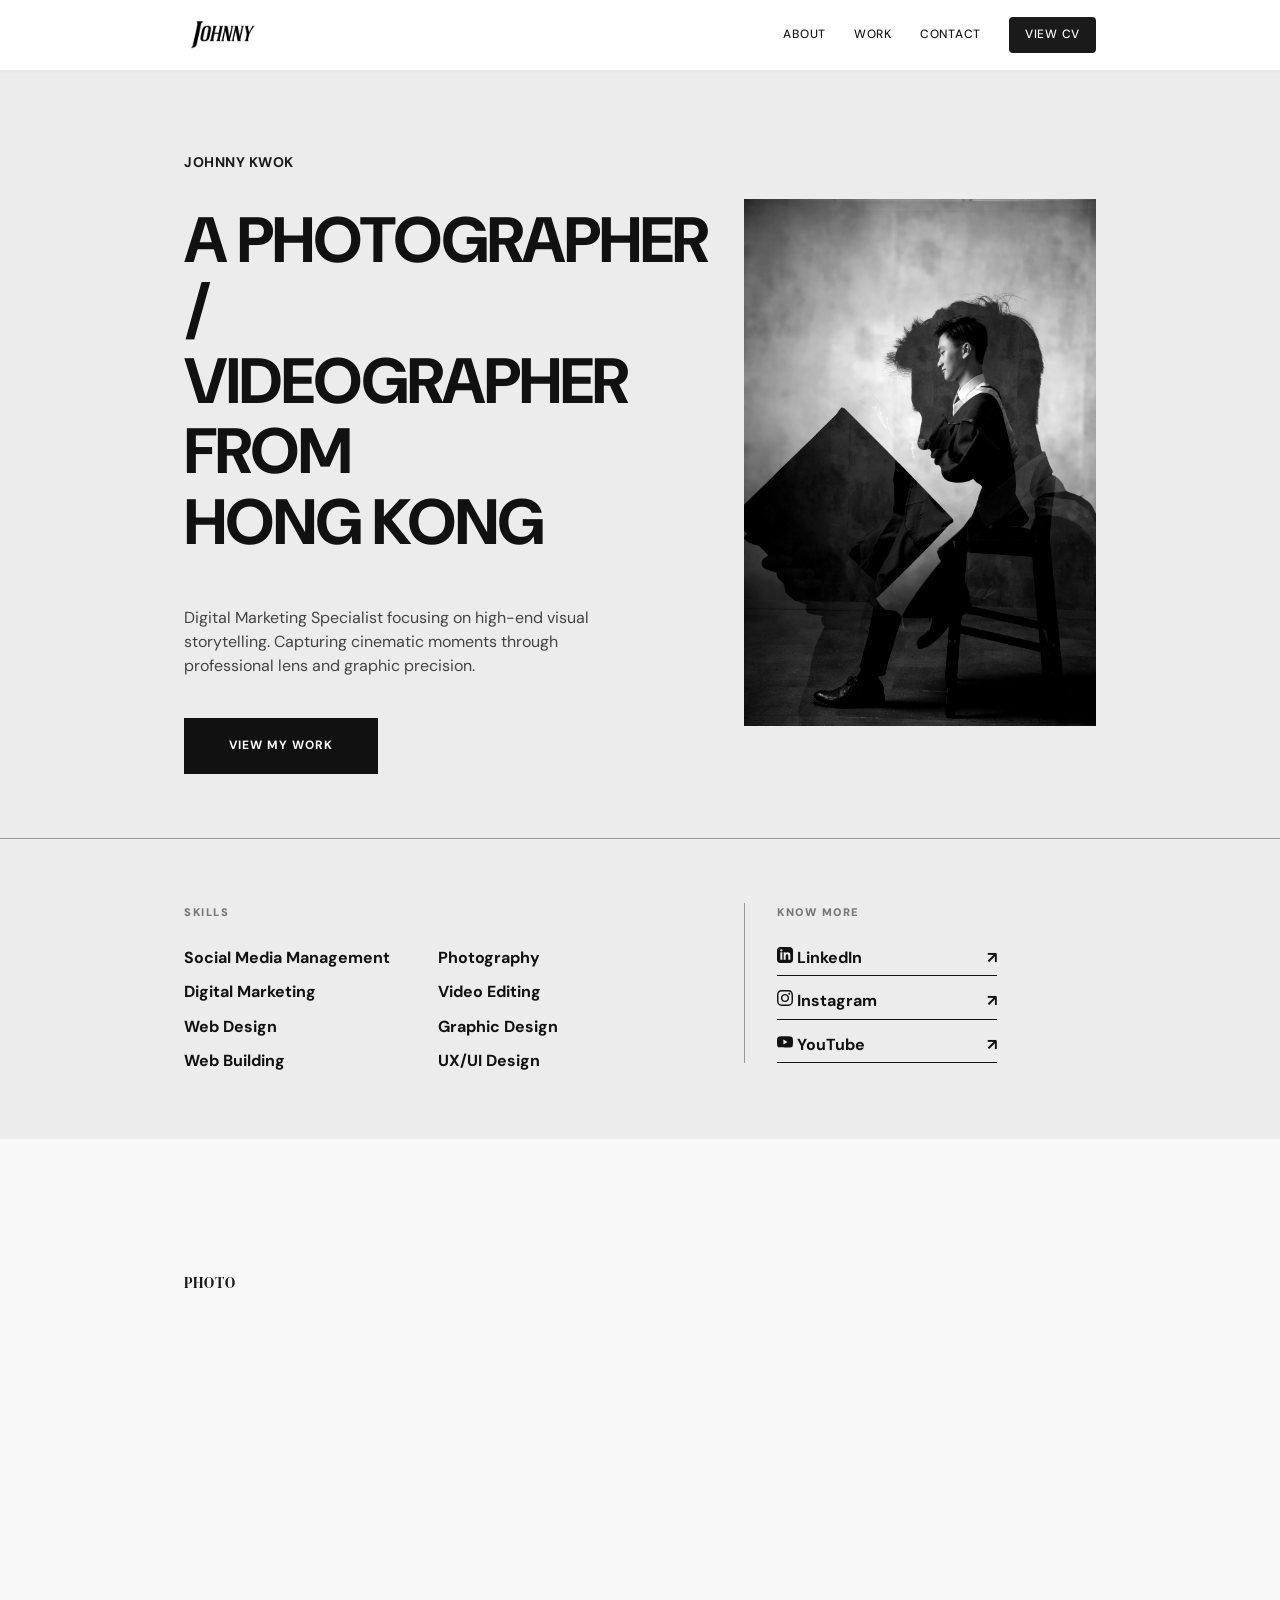
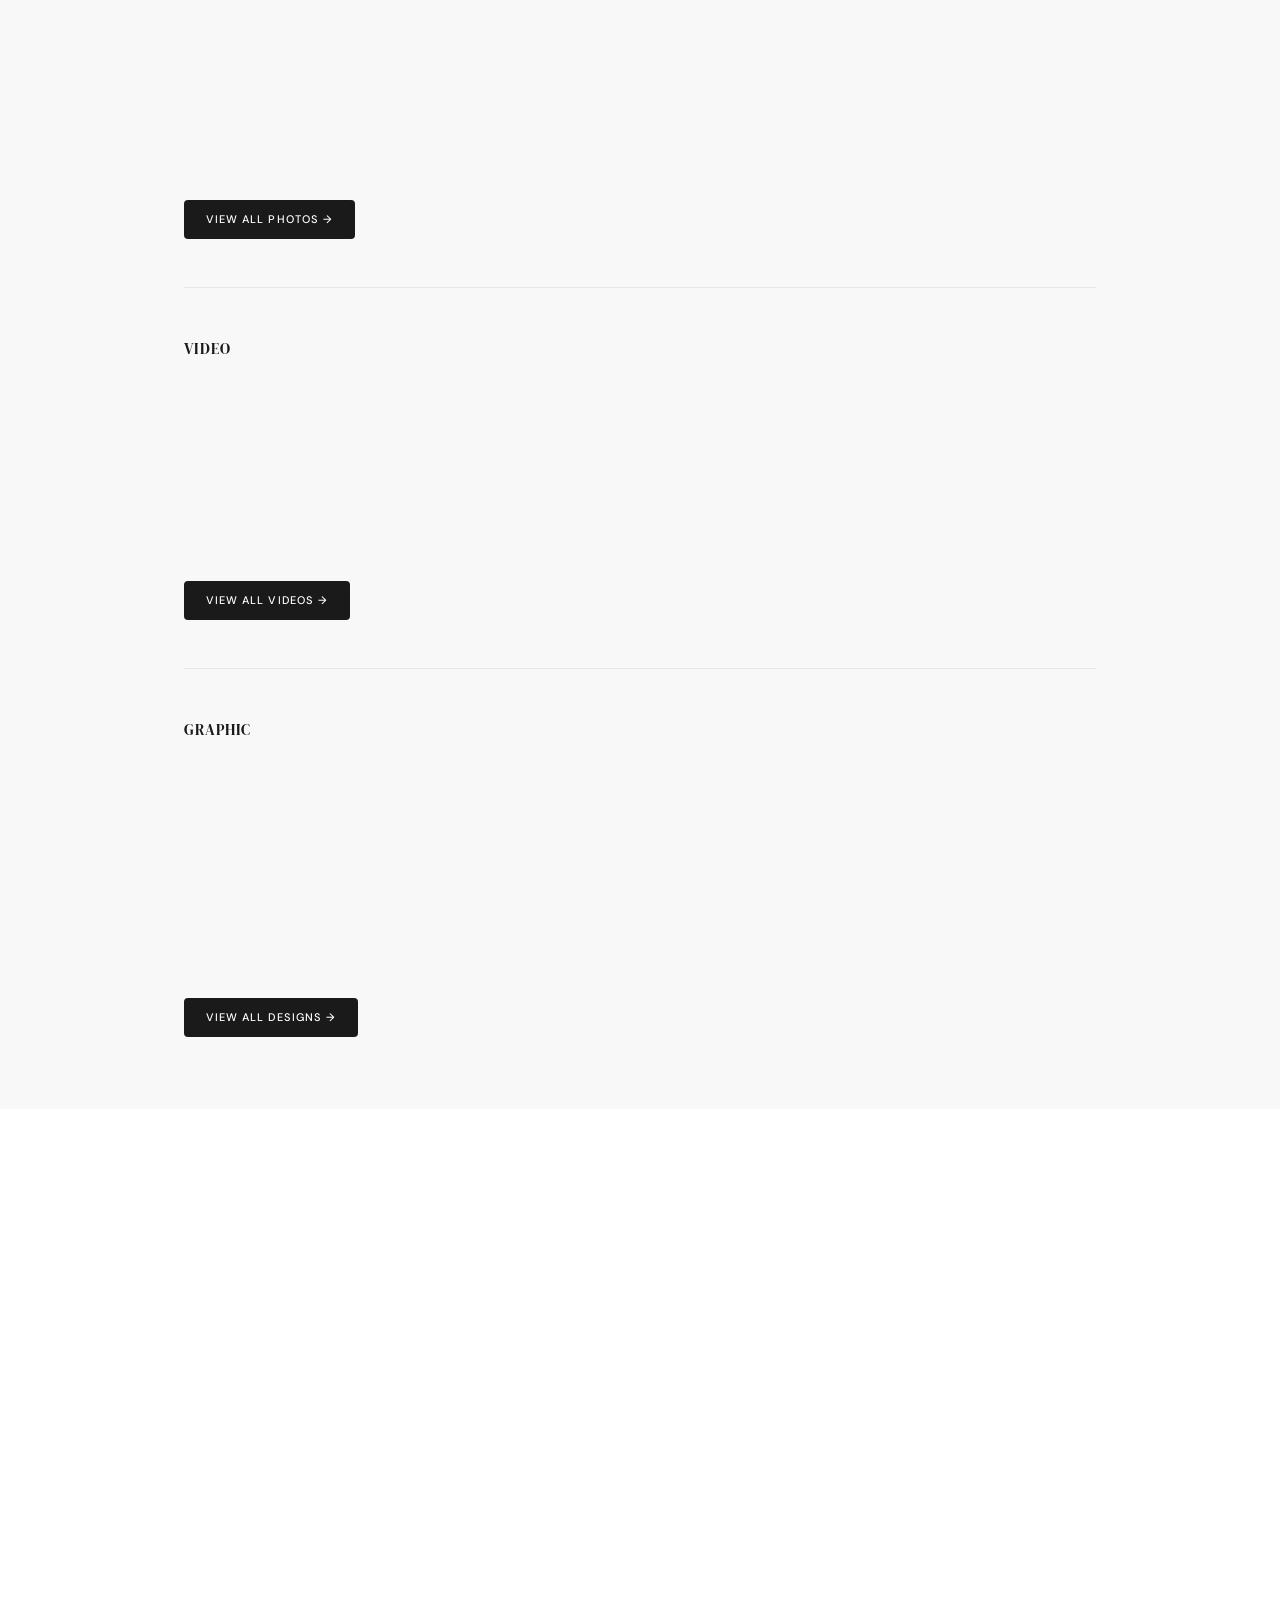
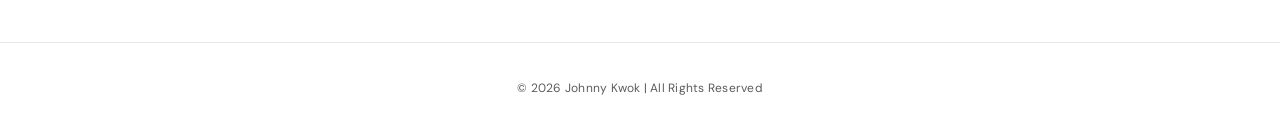
==== commit 4e4bad56: "upload" ====
--- a/index.html
+++ b/index.html
@@ -1,209 +1,209 @@
-<!DOCTYPE html>
-<html lang="en">
-<head>
-    <meta charset="UTF-8">
-    <meta name="viewport" content="width=device-width, initial-scale=1.0">
-    <title>Johnny Kwok · Photography · Video · Graphic Design</title>
-    <link href="https://fonts.googleapis.com/css2?family=DM+Sans:wght@400;500;600&family=DM+Serif+Display&display=swap" rel="stylesheet">
-    <link rel="stylesheet" href="style.css">
-</head>
-<body>
-    <nav class="navbar">
-        <div class="container">
-            <a href="index.html" class="logo">
-                <img src="assets/Johnny.png" class="logo-image" alt="Johnny">
-            </a>
-            <button type="button" class="hamburger" aria-label="Toggle menu" aria-expanded="false">
-                <span class="bar"></span>
-                <span class="bar"></span>
-                <span class="bar"></span>
-            </button>
-            <ul class="nav-links">
-                <li><a href="index.html">About</a></li>
-                <li><a href="index.html#portfolio">Work</a></li>
-                <li><a href="index.html#contact">Contact</a></li>
-                <li class="nav-btn-container">
-                    <a href="cv.html" class="nav-view-cv">View CV</a>
-                </li>
-            </ul>
-        </div>
-    </nav>
-
-    <section id="hero-swiss">
-        <div class="container hero-grid">
-            <div class="hero-text-side">
-                <span class="name-label">JOHNNY KWOK</span>
-                <h1 class="hero-title">A PHOTOGRAPHER /<br>VIDEOGRAPHER FROM<br>HONG KONG</h1>
-                <p class="hero-intro">
-                    Digital Marketing Specialist focusing on high-end visual storytelling. 
-                    Capturing cinematic moments through professional lens and graphic precision.
-                </p>
-                <a href="#portfolio" class="btn-black">View My Work</a>
-            </div>
-            <div class="hero-image-side">
-                <div class="image-overlay-container">
-                    <p class="hero-picture"></p>
-                    <img src="assets/profile pic.jpg" alt="Johnny Kwok" class="hero-main-img">
-                </div>
-            </div>
-        </div>
-    </section>
-
-    <section id="info-bar">
-        <div class="container info-grid">
-            <div class="services-box">
-                <span class="label">SKILLS</span>
-                <div class="services-list">
-                    <div class="s-col">
-                        <span>Social Media Management</span>
-                        <span>Digital Marketing</span>
-                        <span>Web Design</span>
-                        <span>Web Building</span>
-                    </div>
-                    <div class="s-col">
-                        <span>Photography</span>
-                        <span>Video Editing</span>
-                        <span>Graphic Design</span>
-                        <span>UX/UI Design</span>
-                    </div>
-                </div>
-            </div>
-            <div class="follow-box">
-                <span class="label">KNOW MORE</span>
-                <div class="social-links-minimal">
-                    <a href="https://www.linkedin.com/in/johnny-kwok-8644012a5/" target="_blank">
-                        <span class="social-text">
-                            <svg xmlns="http://www.w3.org/2000/svg" width="16" height="16" viewBox="0 0 24 24" fill="currentColor"><path d="M19 0h-14c-2.761 0-5 2.239-5 5v14c0 2.761 2.239 5 5 5h14c2.762 0 5-2.239 5-5v-14c0-2.761-2.238-5-5-5zm-11 19h-3v-11h3v11zm-1.5-12.268c-.966 0-1.75-.79-1.75-1.764s.784-1.764 1.75-1.764 1.75.79 1.75 1.764-.783 1.764-1.75 1.764zm13.5 12.268h-3v-5.604c0-3.368-4-3.113-4 0v5.604h-3v-11h3v1.765c1.396-2.586 7-2.777 7 2.476v6.759z"/></svg>
-                            LinkedIn
-                        </span>
-                        <span>↗</span>
-                    </a>
-
-                    <a href="https://www.instagram.com/1jokurr3/?hl=en" target="_blank">
-                        <span class="social-text">
-                            <svg xmlns="http://www.w3.org/2000/svg" width="16" height="16" viewBox="0 0 24 24" fill="currentColor"><path d="M12 2.163c3.204 0 3.584.012 4.85.07 3.252.148 4.771 1.691 4.919 4.919.058 1.265.069 1.645.069 4.849 0 3.205-.012 3.584-.069 4.849-.149 3.225-1.664 4.771-4.919 4.919-1.266.058-1.644.07-4.85.07-3.204 0-3.584-.012-4.849-.07-3.26-.149-4.771-1.699-4.919-4.92-.058-1.265-.07-1.644-.07-4.849 0-3.204.013-3.583.07-4.849.149-3.227 1.664-4.771 4.919-4.919 1.266-.057 1.645-.069 4.849-.069zm0-2.163c-3.259 0-3.667.014-4.947.072-4.358.2-6.78 2.618-6.98 6.98-.059 1.281-.073 1.689-.073 4.948 0 3.259.014 3.668.072 4.948.2 4.358 2.618 6.78 6.98 6.98 1.281.058 1.689.072 4.948.072 3.259 0 3.668-.014 4.948-.072 4.354-.2 6.782-2.618 6.979-6.98.059-1.28.073-1.689.073-4.948 0-3.259-.014-3.667-.072-4.947-.196-4.354-2.617-6.78-6.979-6.98-1.281-.059-1.69-.073-4.949-.073zm0 5.838c-3.403 0-6.162 2.759-6.162 6.162s2.759 6.163 6.162 6.163 6.162-2.759 6.162-6.163-2.759-6.162-6.162-6.162zm0 10.162c-2.209 0-4-1.79-4-4 0-2.209 1.791-4 4-4s4 1.791 4 4c0 2.21-1.791 4-4 4zm6.406-11.845c-.796 0-1.441.645-1.441 1.44s.645 1.44 1.441 1.44c.795 0 1.439-.645 1.439-1.44s-.644-1.44-1.439-1.44z"/></svg>
-                            Instagram
-                        </span>
-                        <span>↗</span>
-                    </a>
-
-                    <a href="https://youtube.com/@waishing13?si=xlimshnzyELhtR8g" target="_blank">
-                        <span class="social-text">
-                            <svg xmlns="http://www.w3.org/2000/svg" width="16" height="16" viewBox="0 0 24 24" fill="currentColor"><path d="M23.498 6.186a3.016 3.016 0 0 0-2.122-2.136C19.505 3.545 12 3.545 12 3.545s-7.505 0-9.377.505A3.017 3.017 0 0 0 .502 6.186C0 8.07 0 12 0 12s0 3.93.502 5.814a3.016 3.016 0 0 0 2.122 2.136c1.871.505 9.376.505 9.376.505s7.505 0 9.377-.505a3.015 3.015 0 0 0 2.122-2.136C24 15.93 24 12 24 12s0-3.93-.502-5.814zM9.545 15.568V8.432L15.818 12l-6.273 3.568z"/></svg>
-                            YouTube
-                        </span>
-                        <span>↗</span>
-                    </a>
-                </div>
-            </div>
-        </div>
-    </section>
-
-    <section id="portfolio">
-        <div class="container">
-            <h2 class="animate-in">Work</h2>
-            <div class="work-categories">
-                <!-- Photo -->
-                <article class="work-category" data-category="photo">
-                    <h3>Photo</h3>
-                    <div class="work-preview">
-                        <a href="photography-gallery.html" class="work-item animate-item">
-                            <span class="media-protect">
-                                <img src="assets/photo/Life/Matterhorn.jpg" alt="Camping" draggable="false">
-                                <span class="media-protect__overlay" aria-hidden="true"></span>
-                            </span>
-                        </a>
-                        <a href="photography-gallery.html" class="work-item animate-item">
-                            <span class="media-protect">
-                                <img src="assets/photo/Life/Fushimi-Inari Taisha.jpeg" alt="Fushimi Inari" draggable="false">
-                                <span class="media-protect__overlay" aria-hidden="true"></span>
-                            </span>
-                        </a>
-                        <a href="photography-gallery.html" class="work-item animate-item">
-                            <span class="media-protect">
-                                <img src="assets/photo/Life/Kyoto Tower.jpg" alt="Kyoto Tower" draggable="false">
-                                <span class="media-protect__overlay" aria-hidden="true"></span>
-                            </span>
-                        </a>
-                    </div>
-                    <a href="photography-gallery.html" class="wbtn">View all photos →</a>
-                </article>
-
-                <!-- Video -->
-                <article class="work-category" data-category="video">
-                    <h3>Video</h3>
-                    <div class="work-preview">
-                        <a href="video-gallery.html" class="work-item animate-item">
-                            <div class="video-wrap">
-                                <video class="video-preview" data-max="30" muted playsinline preload="metadata"
-                                    src="assets/video/新東亞理髮店.mp4" oncontextmenu="return false;" controlsList="nodownload"></video>
-                                <span class="video-preview-badge">30s preview</span>
-                            </div>
-                        </a>
-                        <a href="video-gallery.html" class="work-item animate-item">
-                            <div class="video-wrap">
-                                <video class="video-preview" data-max="30" muted playsinline preload="metadata"
-                                    src="assets/video/《親暱》.mp4" oncontextmenu="return false;" controlsList="nodownload"></video>
-                                <span class="video-preview-badge">30s preview</span>
-                            </div>
-                        </a>
-                        <a href="video-gallery.html" class="work-item animate-item">
-                            <div class="video-wrap">
-                                <video class="video-preview" data-max="30" muted playsinline preload="metadata"
-                                    src="assets/video/菲來何處去.mp4" oncontextmenu="return false;" controlsList="nodownload"></video>
-                                <span class="video-preview-badge">30s preview</span>
-                            </div>
-                        </a>
-                    </div>
-                    <a href="video-gallery.html" class="wbtn">View all videos →</a>
-                </article>
-
-                <!-- Graphic -->
-                <article class="work-category" data-category="graphic">
-                    <h3>Graphic</h3>
-                    <div class="work-preview">
-                        <div class="work-item graphic-placeholder animate-item"><span>Design 1</span></div>
-                        <div class="work-item graphic-placeholder animate-item"><span>Design 2</span></div>
-                        <div class="work-item graphic-placeholder animate-item"><span>Design 3</span></div>
-                    </div>
-                    <a href="graphic-design.html" class="wbtn">View all designs →</a>
-                </article>
-            </div>
-        </div>
-    </section>
-
-    <section id="contact">
-        <div class="container">
-            <h2 class="animate-in">Contact</h2>
-            <form id="contactForm" class="contact-form animate-in">
-                <label for="name">Name</label>
-                <input type="text" name="name" id="name" required placeholder="Your Name">
-                <label for="email">Email</label>
-                <input type="email" name="email" id="email" list="email-options" required placeholder="example@mail.com">
-                <datalist id="email-options">
-                    <option value="@gmail.com">
-                    <option value="@outlook.com">
-                    <option value="@icloud.com">
-                    <option value="@hotmail.com">
-                    <option value="@yahoo.com.hk">
-                    <option value="@qq.com">
-                    <option value="@163.com">
-                    <option value="@sina.com">
-                    <option value="@foxmail.com">
-                </datalist>
-                <label for="message">Message</label>
-                <textarea name="message" id="message" required placeholder="Your message here..."></textarea>
-                <button type="submit" class="btn">Send</button>
-            </form>
-        </div>
-    </section>
-
-    <footer class="footer">
-        <div class="container">
-            <p>© 2026 Johnny Kwok | All Rights Reserved</p>
-        </div>
-    </footer>
-
-    <script src="script.js"></script>
-</body>
-</html>
+<!DOCTYPE html>
+<html lang="en">
+<head>
+    <meta charset="UTF-8">
+    <meta name="viewport" content="width=device-width, initial-scale=1.0">
+    <title>Johnny Kwok · Photography · Video · Graphic Design</title>
+    <link href="https://fonts.googleapis.com/css2?family=DM+Sans:wght@400;500;600&family=DM+Serif+Display&display=swap" rel="stylesheet">
+    <link rel="stylesheet" href="style.css">
+</head>
+<body>
+    <nav class="navbar">
+        <div class="container">
+            <a href="index.html" class="logo">
+                <img src="assets/Johnny.png" class="logo-image" alt="Johnny">
+            </a>
+            <button type="button" class="hamburger" aria-label="Toggle menu" aria-expanded="false">
+                <span class="bar"></span>
+                <span class="bar"></span>
+                <span class="bar"></span>
+            </button>
+            <ul class="nav-links">
+                <li><a href="index.html">About</a></li>
+                <li><a href="index.html#portfolio">Work</a></li>
+                <li><a href="index.html#contact">Contact</a></li>
+                <li class="nav-btn-container">
+                    <a href="cv.html" class="nav-view-cv">View CV</a>
+                </li>
+            </ul>
+        </div>
+    </nav>
+
+    <section id="hero-swiss">
+        <div class="container hero-grid">
+            <div class="hero-text-side">
+                <span class="name-label">JOHNNY KWOK</span>
+                <h1 class="hero-title">A PHOTOGRAPHER /<br>VIDEOGRAPHER FROM<br>HONG KONG</h1>
+                <p class="hero-intro">
+                    Digital Marketing Specialist focusing on high-end visual storytelling. 
+                    Capturing cinematic moments through professional lens and graphic precision.
+                </p>
+                <a href="#portfolio" class="btn-black">View My Work</a>
+            </div>
+            <div class="hero-image-side">
+                <div class="image-overlay-container">
+                    <p class="hero-picture"></p>
+                    <img src="assets/profile pic.jpg" alt="Johnny Kwok" class="hero-main-img">
+                </div>
+            </div>
+        </div>
+    </section>
+
+    <section id="info-bar">
+        <div class="container info-grid">
+            <div class="services-box">
+                <span class="label">SKILLS</span>
+                <div class="services-list">
+                    <div class="s-col">
+                        <span>Social Media Management</span>
+                        <span>Digital Marketing</span>
+                        <span>Web Design</span>
+                        <span>Web Building</span>
+                    </div>
+                    <div class="s-col">
+                        <span>Photography</span>
+                        <span>Video Editing</span>
+                        <span>Graphic Design</span>
+                        <span>UX/UI Design</span>
+                    </div>
+                </div>
+            </div>
+            <div class="follow-box">
+                <span class="label">KNOW MORE</span>
+                <div class="social-links-minimal">
+                    <a href="https://www.linkedin.com/in/johnny-kwok-8644012a5/" target="_blank">
+                        <span class="social-text">
+                            <svg xmlns="http://www.w3.org/2000/svg" width="16" height="16" viewBox="0 0 24 24" fill="currentColor"><path d="M19 0h-14c-2.761 0-5 2.239-5 5v14c0 2.761 2.239 5 5 5h14c2.762 0 5-2.239 5-5v-14c0-2.761-2.238-5-5-5zm-11 19h-3v-11h3v11zm-1.5-12.268c-.966 0-1.75-.79-1.75-1.764s.784-1.764 1.75-1.764 1.75.79 1.75 1.764-.783 1.764-1.75 1.764zm13.5 12.268h-3v-5.604c0-3.368-4-3.113-4 0v5.604h-3v-11h3v1.765c1.396-2.586 7-2.777 7 2.476v6.759z"/></svg>
+                            LinkedIn
+                        </span>
+                        <span>↗</span>
+                    </a>
+
+                    <a href="https://www.instagram.com/1jokurr3/?hl=en" target="_blank">
+                        <span class="social-text">
+                            <svg xmlns="http://www.w3.org/2000/svg" width="16" height="16" viewBox="0 0 24 24" fill="currentColor"><path d="M12 2.163c3.204 0 3.584.012 4.85.07 3.252.148 4.771 1.691 4.919 4.919.058 1.265.069 1.645.069 4.849 0 3.205-.012 3.584-.069 4.849-.149 3.225-1.664 4.771-4.919 4.919-1.266.058-1.644.07-4.85.07-3.204 0-3.584-.012-4.849-.07-3.26-.149-4.771-1.699-4.919-4.92-.058-1.265-.07-1.644-.07-4.849 0-3.204.013-3.583.07-4.849.149-3.227 1.664-4.771 4.919-4.919 1.266-.057 1.645-.069 4.849-.069zm0-2.163c-3.259 0-3.667.014-4.947.072-4.358.2-6.78 2.618-6.98 6.98-.059 1.281-.073 1.689-.073 4.948 0 3.259.014 3.668.072 4.948.2 4.358 2.618 6.78 6.98 6.98 1.281.058 1.689.072 4.948.072 3.259 0 3.668-.014 4.948-.072 4.354-.2 6.782-2.618 6.979-6.98.059-1.28.073-1.689.073-4.948 0-3.259-.014-3.667-.072-4.947-.196-4.354-2.617-6.78-6.979-6.98-1.281-.059-1.69-.073-4.949-.073zm0 5.838c-3.403 0-6.162 2.759-6.162 6.162s2.759 6.163 6.162 6.163 6.162-2.759 6.162-6.163-2.759-6.162-6.162-6.162zm0 10.162c-2.209 0-4-1.79-4-4 0-2.209 1.791-4 4-4s4 1.791 4 4c0 2.21-1.791 4-4 4zm6.406-11.845c-.796 0-1.441.645-1.441 1.44s.645 1.44 1.441 1.44c.795 0 1.439-.645 1.439-1.44s-.644-1.44-1.439-1.44z"/></svg>
+                            Instagram
+                        </span>
+                        <span>↗</span>
+                    </a>
+
+                    <a href="https://youtube.com/@waishing13?si=xlimshnzyELhtR8g" target="_blank">
+                        <span class="social-text">
+                            <svg xmlns="http://www.w3.org/2000/svg" width="16" height="16" viewBox="0 0 24 24" fill="currentColor"><path d="M23.498 6.186a3.016 3.016 0 0 0-2.122-2.136C19.505 3.545 12 3.545 12 3.545s-7.505 0-9.377.505A3.017 3.017 0 0 0 .502 6.186C0 8.07 0 12 0 12s0 3.93.502 5.814a3.016 3.016 0 0 0 2.122 2.136c1.871.505 9.376.505 9.376.505s7.505 0 9.377-.505a3.015 3.015 0 0 0 2.122-2.136C24 15.93 24 12 24 12s0-3.93-.502-5.814zM9.545 15.568V8.432L15.818 12l-6.273 3.568z"/></svg>
+                            YouTube
+                        </span>
+                        <span>↗</span>
+                    </a>
+                </div>
+            </div>
+        </div>
+    </section>
+
+    <section id="portfolio">
+        <div class="container">
+            <h2 class="animate-in">Work</h2>
+            <div class="work-categories">
+                <!-- Photo -->
+                <article class="work-category" data-category="photo">
+                    <h3>Photo</h3>
+                    <div class="work-preview">
+                        <a href="photography-gallery.html" class="work-item animate-item">
+                            <span class="media-protect">
+                                <img src="assets/photo/Life/Matterhorn.jpg" alt="Camping" draggable="false">
+                                <span class="media-protect__overlay" aria-hidden="true"></span>
+                            </span>
+                        </a>
+                        <a href="photography-gallery.html" class="work-item animate-item">
+                            <span class="media-protect">
+                                <img src="assets/photo/Life/Fushimi-Inari Taisha.jpeg" alt="Fushimi Inari" draggable="false">
+                                <span class="media-protect__overlay" aria-hidden="true"></span>
+                            </span>
+                        </a>
+                        <a href="photography-gallery.html" class="work-item animate-item">
+                            <span class="media-protect">
+                                <img src="assets/photo/Life/Kyoto Tower.jpg" alt="Kyoto Tower" draggable="false">
+                                <span class="media-protect__overlay" aria-hidden="true"></span>
+                            </span>
+                        </a>
+                    </div>
+                    <a href="photography-gallery.html" class="wbtn">View all photos →</a>
+                </article>
+
+                <!-- Video -->
+                <article class="work-category" data-category="video">
+                    <h3>Video</h3>
+                    <div class="work-preview">
+                        <a href="video-gallery.html" class="work-item animate-item">
+                            <div class="video-wrap">
+                                <video class="video-preview" data-max="30" muted playsinline preload="metadata"
+                                    src="assets/video/新東亞理髮店.mp4" oncontextmenu="return false;" controlsList="nodownload"></video>
+                                <span class="video-preview-badge">30s preview</span>
+                            </div>
+                        </a>
+                        <a href="video-gallery.html" class="work-item animate-item">
+                            <div class="video-wrap">
+                                <video class="video-preview" data-max="30" muted playsinline preload="metadata"
+                                    src="assets/video/《親暱》.mp4" oncontextmenu="return false;" controlsList="nodownload"></video>
+                                <span class="video-preview-badge">30s preview</span>
+                            </div>
+                        </a>
+                        <a href="video-gallery.html" class="work-item animate-item">
+                            <div class="video-wrap">
+                                <video class="video-preview" data-max="30" muted playsinline preload="metadata"
+                                    src="assets/video/菲來何處去.mp4" oncontextmenu="return false;" controlsList="nodownload"></video>
+                                <span class="video-preview-badge">30s preview</span>
+                            </div>
+                        </a>
+                    </div>
+                    <a href="video-gallery.html" class="wbtn">View all videos →</a>
+                </article>
+
+                <!-- Graphic -->
+                <article class="work-category" data-category="graphic">
+                    <h3>Graphic</h3>
+                    <div class="work-preview">
+                        <div class="work-item graphic-placeholder animate-item"><span>Design 1</span></div>
+                        <div class="work-item graphic-placeholder animate-item"><span>Design 2</span></div>
+                        <div class="work-item graphic-placeholder animate-item"><span>Design 3</span></div>
+                    </div>
+                    <a href="graphic-design.html" class="wbtn">View all designs →</a>
+                </article>
+            </div>
+        </div>
+    </section>
+
+    <section id="contact">
+        <div class="container">
+            <h2 class="animate-in">Contact</h2>
+            <form id="contactForm" class="contact-form animate-in">
+                <label for="name">Name</label>
+                <input type="text" name="name" id="name" required placeholder="Your Name">
+                <label for="email">Email</label>
+                <input type="email" name="email" id="email" list="email-options" required placeholder="example@mail.com">
+                <datalist id="email-options">
+                    <option value="@gmail.com">
+                    <option value="@outlook.com">
+                    <option value="@icloud.com">
+                    <option value="@hotmail.com">
+                    <option value="@yahoo.com.hk">
+                    <option value="@qq.com">
+                    <option value="@163.com">
+                    <option value="@sina.com">
+                    <option value="@foxmail.com">
+                </datalist>
+                <label for="message">Message</label>
+                <textarea name="message" id="message" required placeholder="Your message here..."></textarea>
+                <button type="submit" class="btn">Send</button>
+            </form>
+        </div>
+    </section>
+
+    <footer class="footer">
+        <div class="container">
+            <p>© 2026 Johnny Kwok | All Rights Reserved</p>
+        </div>
+    </footer>
+
+    <script src="script.js"></script>
+</body>
+</html>
--- a/style.css
+++ b/style.css
@@ -1,1013 +1,1013 @@
-/* ==========================================================================
-   1. Variables & Reset
-   ========================================================================== */
-
-:root {
-    /* Layout & spacing */
-    --max-width: 960px;
-    --space: 1.5rem;
-    --space-lg: 2.5rem;
-    --radius: 6px;
-    --radius-sm: 4px;
-    /* Colors */
-    --bg: #f8f8f8;
-    --bg-alt: #fff;
-    --text: #1a1a1a;
-    --text-muted: #5c5c5c;
-    --border: #e8e8e8;
-    --accent: #1a1a1a;
-    --swiss-bg: #ececec;
-    --swiss-black: #111111;
-    --swiss-border: #999999;
-    --font-sans: 'DM Sans', system-ui, sans-serif;
-    --font-serif: 'DM Serif Display', Georgia, serif;
-    --shadow-1: 0 1px 3px rgba(0, 0, 0, 0.04);
-    --shadow-2: 0 4px 12px rgba(0, 0, 0, 0.06);
-    --shadow-hover: 0 12px 28px rgba(0, 0, 0, 0.1), 0 4px 12px rgba(0, 0, 0, 0.05);
-}
-
-* { margin: 0; padding: 0; box-sizing: border-box; }
-
-html { scroll-behavior: smooth; }
-
-/* ==========================================================================
-   2. Media protection (discourage saving images/videos)
-   ========================================================================== */
-
-img,
-video {
-    user-select: none;
-    -webkit-user-select: none;
-    -moz-user-select: none;
-    -ms-user-select: none;
-    -webkit-touch-callout: none;
-}
-
-.media-protect {
-    position: relative;
-    display: block;
-}
-
-.media-protect__overlay {
-    position: absolute;
-    inset: 0;
-    z-index: 1;
-    cursor: pointer;
-}
-
-/* ==========================================================================
-   3. Animations
-   ========================================================================== */
-
-@keyframes fadeInUp {
-    from { opacity: 0; transform: translateY(20px); }
-    to { opacity: 1; transform: translateY(0); }
-}
-
-.animate-in {
-    opacity: 0;
-    transform: translateY(20px);
-    transition: opacity 0.6s ease, transform 0.6s ease;
-}
-
-.animate-in.visible {
-    opacity: 1;
-    transform: translateY(0);
-}
-
-/* ==========================================================================
-   4. Base & Typography
-   ========================================================================== */
-
-body {
-    font-family: var(--font-sans);
-    background: var(--bg);
-    color: var(--text);
-    font-size: 15px;
-    line-height: 1.65;
-    font-weight: 400;
-    -webkit-font-smoothing: antialiased;
-}
-
-.container {
-    max-width: var(--max-width);
-    margin: 0 auto;
-    padding: 0 var(--space);
-}
-
-h1, h2, h3 { font-family: var(--font-serif); font-weight: 400; }
-h1 { font-size: clamp(2rem, 5vw, 3rem); letter-spacing: -0.02em; line-height: 1.15; }
-h2 { font-size: 1.2rem; letter-spacing: 0.06em; text-transform: uppercase; margin-bottom: 1.75rem; }
-h3 { font-size: 0.95rem; letter-spacing: 0.06em; text-transform: uppercase; margin-bottom: 1rem; }
-
-/* ==========================================================================
-   5. Navbar
-   ========================================================================== */
-
-.navbar {
-    background: var(--bg-alt);
-    border-bottom: 1px solid var(--border);
-    padding: 0.875rem 0;
-    position: sticky;
-    top: 0;
-    z-index: 100;
-    box-shadow: var(--shadow-1);
-}
-
-.navbar .container {
-    display: flex;
-    justify-content: space-between;
-    align-items: center;
-    gap: 3rem;
-}
-
-.navbar .container > * {
-    display: flex;
-    align-items: center;
-}
-
-.navbar .container > .hamburger {
-    display: none !important;
-}
-
-.nav-links {
-    list-style: none;
-    display: flex;
-    align-items: center;
-    gap: 1.75rem;
-}
-
-.nav-links li {
-    display: flex;
-    align-items: center;
-}
-
-.nav-links a {
-    color: var(--text);
-    text-decoration: none;
-    font-size: 12px;
-    letter-spacing: 0.06em;
-    text-transform: uppercase;
-    font-weight: 500;
-    transition: color 0.25s ease, transform 0.25s ease;
-}
-
-.nav-links a:hover {
-    color: var(--text-muted);
-    transform: translateY(-1px);
-}
-
-.logo {
-    display: flex;
-    align-items: center;
-}
-.logo-image {
-    height: 42px;
-    width: auto;
-    display: block;
-    transition: opacity 0.3s ease, transform 0.3s ease;
-}
-
-.logo-image:hover {
-    opacity: 0.7;
-    transform: scale(1.02);
-}
-
-.nav-btn-container {
-    margin-left: 0;
-}
-
-.nav-view-cv {
-    background-color: var(--accent);
-    color: #fff !important;
-    padding: 0.5rem 1rem;
-    border-radius: var(--radius-sm);
-    font-size: 12px;
-    font-weight: 500;
-    letter-spacing: 0.06em;
-    text-transform: uppercase;
-    transition: opacity 0.25s ease, transform 0.25s ease;
-    text-decoration: none;
-    display: inline-block;
-}
-
-.nav-view-cv:hover {
-    opacity: 0.9;
-    transform: translateY(-1px);
-}
-
-/* ==========================================================================
-   6. Buttons
-   ========================================================================== */
-
-.btn {
-    display: inline-block;
-    background: var(--accent);
-    color: #fff;
-    padding: 0.7rem 1.4rem;
-    text-decoration: none;
-    font-size: 12px;
-    letter-spacing: 0.1em;
-    text-transform: uppercase;
-    font-weight: 500;
-    border: none;
-    cursor: pointer;
-    border-radius: var(--radius-sm);
-    transition: opacity 0.25s ease, transform 0.25s ease;
-}
-
-.btn:hover {
-    opacity: 0.88;
-    transform: translateY(-1px);
-}
-
-.wbtn {
-    margin-top: 1rem;
-    display: inline-block;
-    background: var(--accent);
-    color: #fff;
-    padding: 0.65rem 1.35rem;
-    text-decoration: none;
-    font-size: 11px;
-    letter-spacing: 0.1em;
-    text-transform: uppercase;
-    font-weight: 500;
-    border: none;
-    cursor: pointer;
-    border-radius: var(--radius-sm);
-    transition: opacity 0.2s ease, transform 0.2s ease;
-}
-
-.wbtn:hover { opacity: 0.88; transform: translateY(-1px); }
-
-/* ==========================================================================
-   7. Sections & About
-   ========================================================================== */
-
-section {
-    padding: 4.5rem 0;
-    background: var(--bg-alt);
-}
-
-section:nth-child(even) { background: var(--bg); }
-
-section .container { position: relative; z-index: 1; }
-
-#about .about-content {
-    display: flex;
-    align-items: flex-start;
-    gap: 2rem;
-    max-width: 600px;
-    margin: 0 auto;
-    text-align: left;
-}
-
-.profile-pic {
-    width: 120px;
-    height: 120px;
-    object-fit: cover;
-    flex-shrink: 0;
-}
-
-.text-content p {
-    color: var(--text-muted);
-    font-size: 0.9rem;
-    margin-bottom: 0.5rem;
-}
-
-/* ==========================================================================
-   8. Work / Portfolio
-   ========================================================================== */
-
-.work-categories {
-    display: flex;
-    flex-direction: column;
-    gap: 3rem;
-}
-
-.work-category {
-    border-bottom: 1px solid var(--border);
-    padding-bottom: 3rem;
-}
-
-.work-category:last-of-type { border-bottom: none; padding-bottom: 0; }
-
-.work-category h3 { margin-bottom: 1.25rem; }
-
-.work-preview,
-.mosaic-gallery {
-    column-count: 3;
-    column-gap: var(--space);
-    margin-bottom: 1rem;
-}
-
-.work-item,
-.mosaic-item {
-    break-inside: avoid;
-    margin-bottom: var(--space);
-    overflow: hidden;
-    background: var(--border);
-    display: block;
-    box-shadow: var(--shadow-2);
-    transition: transform 0.35s cubic-bezier(0.25, 0.46, 0.45, 0.94), box-shadow 0.35s ease, opacity 0.5s ease;
-}
-
-.work-item.animate-item,
-.mosaic-item.animate-item,
-.video-entry.animate-item {
-    opacity: 0;
-    transform: translateY(24px);
-    transition: opacity 0.5s ease, transform 0.5s cubic-bezier(0.25, 0.46, 0.45, 0.94), box-shadow 0.35s ease;
-}
-
-.work-item.animate-item.visible,
-.mosaic-item.animate-item.visible,
-.video-entry.animate-item.visible {
-    opacity: 1;
-    transform: translateY(0);
-}
-
-.work-item .video-wrap,
-.mosaic-item .video-wrap {
-    position: relative;
-    background: #000;
-}
-
-.work-item video,
-.mosaic-item video {
-    width: 100%;
-    height: auto;
-    display: block;
-}
-
-.work-item,
-a.mosaic-item {
-    text-decoration: none;
-    color: inherit;
-}
-
-.work-item img,
-.mosaic-item img {
-    width: 100%;
-    height: auto;
-    display: block;
-    transition: transform 0.3s ease;
-}
-
-.work-item:hover,
-.mosaic-item:hover {
-    transform: scale(1.03);
-    box-shadow: var(--shadow-hover);
-}
-
-.work-item:hover img,
-.mosaic-item:hover img { transform: scale(1.02); }
-
-.work-item.graphic-placeholder {
-    display: flex;
-    align-items: center;
-    justify-content: center;
-    min-height: 180px;
-    color: var(--text-muted);
-    font-size: 12px;
-    letter-spacing: 0.05em;
-}
-
-.work-item.graphic-placeholder:hover { background: #e0e0e0; }
-
-.video-preview-badge {
-    position: absolute;
-    bottom: 8px;
-    right: 8px;
-    background: rgba(0, 0, 0, 0.7);
-    color: #fff;
-    font-size: 10px;
-    letter-spacing: 0.05em;
-    padding: 4px 8px;
-    font-family: var(--font-sans);
-}
-
-.mosaic-placeholder {
-    min-height: 200px;
-    background: var(--border);
-    display: flex;
-    align-items: center;
-    justify-content: center;
-    color: var(--text-muted);
-    font-size: 12px;
-    box-shadow: var(--shadow-2);
-}
-
-/* ==========================================================================
-   9. Contact
-   ========================================================================== */
-
-.contact-form {
-    max-width: 400px;
-    margin: 0 auto;
-    text-align: left;
-}
-
-.contact-form label {
-    display: block;
-    font-size: 11px;
-    letter-spacing: 0.1em;
-    text-transform: uppercase;
-    margin-bottom: 0.25rem;
-    color: var(--text-muted);
-}
-
-.contact-form input,
-.contact-form textarea {
-    width: 100%;
-    padding: 0.65rem 0;
-    margin-bottom: 1.25rem;
-    border: none;
-    border-bottom: 1px solid var(--border);
-    background: transparent;
-    font-family: inherit;
-    font-size: 14px;
-    transition: border-color 0.2s ease;
-}
-
-.contact-form input:focus,
-.contact-form textarea:focus {
-    outline: none;
-    border-color: var(--text);
-}
-
-.contact-form input:invalid:not(:placeholder-shown) { border-bottom: 1px solid #ff4d4d; }
-.contact-form input:valid:not(:placeholder-shown) { border-bottom: 1px solid #4CAF50; }
-
-#message { height: 80px; resize: none; }
-
-/* ==========================================================================
-  10. Footer
-   ========================================================================== */
-
-.footer {
-    padding: 2.25rem 0;
-    text-align: center;
-    border-top: 1px solid var(--border);
-    background: var(--bg-alt);
-}
-
-.footer p {
-    font-size: 12px;
-    color: var(--text-muted);
-    letter-spacing: 0.02em;
-}
-
-.footer.footer-spaced { margin-top: 4rem; }
-
-/* ==========================================================================
-  11. Hamburger (mobile nav)
-   ========================================================================== */
-
-.hamburger {
-    display: none;
-    flex-direction: column;
-    justify-content: center;
-    align-items: center;
-    gap: 5px;
-    cursor: pointer;
-    font: inherit;
-    color: inherit;
-    border: none;
-    background: none;
-}
-
-.hamburger:focus {
-    outline: none;
-}
-
-.hamburger:focus-visible {
-    outline: 2px solid var(--accent);
-    outline-offset: 2px;
-}
-
-.bar {
-    width: 22px;
-    height: 2px;
-    background: var(--text);
-    transition: transform 0.25s ease, opacity 0.25s ease;
-    pointer-events: none; 
-}
-
-.hamburger.is-open .bar:nth-child(1) {
-    transform: translateY(7px) rotate(45deg);
-}
-.hamburger.is-open .bar:nth-child(2) {
-    opacity: 0;
-}
-.hamburger.is-open .bar:nth-child(3) {
-    transform: translateY(-7px) rotate(-45deg);
-}
-
-/* ==========================================================================
-  12. Page: Photography & Graphic Design (masonry, filters, back link)
-   ========================================================================== */
-
-.page-header {
-    padding-top: 2.25rem;
-    margin-bottom: 2.25rem;
-}
-
-.back-link {
-    display: inline-flex;
-    align-items: center;
-    gap: 0.5rem;
-    padding: 0.5rem 1rem 0.5rem 0.75rem;
-    font-size: 12px;
-    letter-spacing: 0.08em;
-    text-transform: uppercase;
-    color: var(--text-muted);
-    text-decoration: none;
-    font-family: var(--font-sans);
-    font-weight: 500;
-    border: 1px solid var(--border);
-    border-radius: var(--radius-sm);
-    background: var(--bg-alt);
-    transition: color 0.2s ease, border-color 0.2s ease, background 0.2s ease, box-shadow 0.2s ease;
-}
-
-.back-link:hover {
-    color: var(--text);
-    border-color: var(--text-muted);
-    background: var(--bg);
-    box-shadow: var(--shadow-1);
-}
-
-.photo-filters {
-    display: flex;
-    flex-wrap: wrap;
-    gap: 0.75rem;
-    margin-bottom: 2rem;
-}
-
-.photo-filters .btn-filter {
-    background: transparent;
-    color: var(--text);
-    border: 1px solid var(--border);
-    padding: 0.5rem 1.2rem;
-    font-size: 11px;
-    letter-spacing: 0.1em;
-    text-transform: uppercase;
-    cursor: pointer;
-    font-family: var(--font-sans);
-    font-weight: 500;
-    border-radius: var(--radius-sm);
-    transition: background 0.2s ease, color 0.2s ease, border-color 0.2s ease;
-}
-
-.photo-filters .btn-filter:hover,
-.photo-filters .btn-filter.active {
-    background: var(--accent);
-    color: #fff;
-    border-color: var(--accent);
-}
-
-.page-photography .masonry-gallery,
-.page-graphic-design .masonry-gallery {
-    column-count: 4;
-    column-gap: var(--space);
-    margin-bottom: 0;
-    padding-bottom: 4rem;
-}
-
-.page-photography .masonry-gallery .mosaic-item,
-.page-graphic-design .masonry-gallery .mosaic-item {
-    break-inside: avoid;
-    margin-bottom: var(--space);
-    overflow: hidden;
-    display: block;
-    background: var(--border);
-    box-shadow: var(--shadow-2);
-}
-
-.page-photography .masonry-gallery .mosaic-item img,
-.page-graphic-design .masonry-gallery .mosaic-item img {
-    width: 100%;
-    height: auto;
-    display: block;
-}
-
-.page-header .back-link { margin-bottom: 1rem; }
-.page-photography .page-header h1,
-.page-video .page-header h1,
-.page-graphic-design .page-header h1 { margin-top: 0.25rem; }
-
-/* ==========================================================================
-  13. Page: Video gallery (tabs, reels, YouTube)
-   ========================================================================== */
-
-.video-gallery { padding-bottom: 4rem; }
-
-.video-entry { margin-bottom: 4rem; }
-.video-entry:last-child { margin-bottom: 0; }
-
-.video-entry-title {
-    font-size: 0.9rem;
-    letter-spacing: 0.05em;
-    margin-bottom: 1rem;
-    font-family: var(--font-sans);
-}
-
-.video-entry .video-wrap { display: inline-block; max-width: 100%; border-radius: var(--radius-sm); overflow: hidden; }
-.video-entry video { display: block; width: auto; height: auto; max-width: 100%; }
-
-.video-tab-content {
-    display: none;
-    padding-bottom: 4rem;
-}
-.video-tab-content.active {
-    display: block;
-}
-
-.video-wrap {
-    border-radius: var(--radius-sm);
-    overflow: hidden;
-}
-.video-wrap iframe {
-    display: block;
-    width: 100%;
-    height: 100%;
-    border: 0;
-}
-
-.ig-reels-grid {
-    display: grid;
-    grid-template-columns: repeat(3, 1fr);
-    gap: var(--space-lg);
-    align-items: start;
-}
-.reel-card {
-    display: flex;
-    flex-direction: column;
-    gap: 0;
-}
-.video-wrap--reel {
-    width: 100%;
-    aspect-ratio: 9 / 18;
-    background: #000;
-}
-.video-wrap--reel iframe {
-    width: 100%;
-    height: 100%;
-    display: block;
-    border: 0;
-}
-.reel-stats {
-    display: flex;
-    align-items: center;
-    gap: 0.4rem;
-    margin-top: 0.75rem;
-    padding: 0 0.25rem 0 0;
-    font-family: var(--font-sans);
-    font-size: 11px;
-    letter-spacing: 0.06em;
-    text-transform: uppercase;
-    color: var(--text-muted);
-}
-.reel-stats-icon {
-    display: inline-flex;
-    align-items: center;
-    justify-content: center;
-    color: var(--text-muted);
-    flex-shrink: 0;
-}
-.reel-stats-icon svg {
-    display: block;
-}
-.reel-stats-count {
-    font-weight: 500;
-}
-
-.youtube-grid {
-    display: grid;
-    grid-template-columns: repeat(auto-fill, minmax(min(400px, 100%), 1fr));
-    gap: var(--space-lg);
-}
-.video-wrap--youtube {
-    width: 100%;
-    aspect-ratio: 16 / 9;
-    background: #000;
-}
-.video-wrap--youtube iframe {
-    width: 100%;
-    height: 100%;
-    display: block;
-    border: 0;
-}
-
-
-/* ==========================================================================
-  14. Page: CV
-   ========================================================================== */
-
-.cv-page {
-    padding: 2rem 0 4rem;
-    max-width: 600px;
-    margin: 0 auto;
-    text-align: left;
-}
-
-.cv-page h1 { margin-bottom: 0.5rem; }
-
-.cv-page .subtitle {
-    color: var(--text-muted);
-    font-size: 0.95rem;
-    margin-bottom: 3rem;
-}
-
-.cv-section { margin-bottom: 2.5rem; }
-
-.cv-section h2 {
-    font-size: 0.75rem;
-    letter-spacing: 0.15em;
-    text-transform: uppercase;
-    margin-bottom: 1rem;
-    color: var(--text-muted);
-    border-bottom: 1px solid var(--border);
-    padding-bottom: 0.5rem;
-}
-
-.cv-item {
-    background: rgba(255, 255, 255, 0.4);
-    backdrop-filter: blur(10px);
-    -webkit-backdrop-filter: blur(10px);
-    border: 1px solid rgba(255, 255, 255, 0.3);
-    border-radius: 16px;
-    padding: 1.5rem;
-    margin-bottom: 1.5rem;
-    box-shadow: 0 8px 32px rgba(0, 0, 0, 0.05);
-    transition: transform 0.3s ease, box-shadow 0.3s ease;
-}
-
-.cv-item:hover {
-    transform: translateY(-5px);
-    background: rgba(255, 255, 255, 0.6);
-    box-shadow: 0 12px 40px rgba(0, 0, 0, 0.1);
-}
-
-.cv-item-title {
-    font-weight: 600;
-    font-size: 1.1rem;
-    color: var(--text);
-    margin-bottom: 0.25rem;
-}
-
-.cv-item-meta {
-    font-size: 0.85rem;
-    color: var(--text-muted);
-    margin-bottom: 0.75rem;
-    text-transform: uppercase;
-    letter-spacing: 0.05em;
-}
-
-.cv-item-desc {
-    font-size: 0.95rem;
-    line-height: 1.6;
-    color: var(--text);
-}
-
-.cv-skills {
-    display: flex;
-    flex-wrap: wrap;
-    gap: 0.5rem;
-}
-
-.cv-skills span {
-    display: inline-block;
-    font-size: 0.85rem;
-    padding: 0.4rem 1rem;
-    border-radius: 50px;
-    background: rgba(255, 255, 255, 0.5);
-    border: 1px solid rgba(255, 255, 255, 0.3);
-    backdrop-filter: blur(5px);
-    -webkit-backdrop-filter: blur(5px);
-}
-
-.page-cv .back-link { margin-bottom: 1.5rem; }
-
-.page-cv .container { padding-top: 1.5rem; }
-
-.page-cv section { background: transparent !important;}
-
-.page-cv .cv-page { background: transparent !important;}
-
-.page-cv .container { background: transparent !important; }
-
-/* ==========================================================================
-   Swiss design (hero & info bar)
-   ========================================================================== */
-
-#hero-swiss {
-    background: var(--swiss-bg);
-    padding: 5rem 0 4rem;
-    border-bottom: 1px solid var(--swiss-border);
-}
-
-.hero-grid {
-    display: grid;
-    grid-template-columns: 1.2fr 0.8fr;
-    gap: 2rem;
-    align-items: center;
-}
-
-.name-label {
-    display: block;
-    font-weight: 700;
-    font-size: 14px;
-    margin-bottom: 2rem;
-    letter-spacing: 0.5px;
-}
-
-.hero-title {
-    font-family: var(--font-sans);
-    font-size: clamp(2.5rem, 5vw, 4rem);
-    font-weight: 800;
-    line-height: 1.1;
-    letter-spacing: -2px;
-    margin-bottom: 3rem;
-    color: var(--swiss-black);
-}
-
-.hero-intro {
-    max-width: 420px;
-    font-size: 1rem;
-    color: #444;
-    margin-bottom: 2.5rem;
-    line-height: 1.5;
-}
-
-.btn-black {
-    display: inline-block;
-    background: var(--swiss-black);
-    color: white;
-    padding: 18px 45px;
-    text-decoration: none;
-    font-weight: 700;
-    font-size: 12px;
-    letter-spacing: 1px;
-    text-transform: uppercase;
-    transition: 0.3s;
-}
-
-.btn-black:hover { opacity: 0.8; }
-
-.hero-main-img {
-    width: 100%;
-    filter: grayscale(100%) contrast(1.1);
-    display: block;
-}
-
-.image-overlay-container { position: relative; }
-
-#info-bar { background: var(--swiss-bg); padding: 4rem 0; }
-
-.info-grid {
-    display: grid;
-    grid-template-columns: 1.2fr 0.8fr;
-    gap: 2rem;
-    align-items: start;
-}
-
-#info-bar .label {
-    display: block;
-    font-size: 11px;
-    font-weight: 900;
-    color: #777;
-    margin-bottom: 1.5rem;
-    letter-spacing: 1.5px;
-}
-
-.services-list {
-    display: flex;
-    gap: 3rem;
-}
-
-.s-col {
-    display: flex;
-    flex-direction: column;
-    gap: 0.5rem;
-    font-size: 16px;
-    font-weight: 700;
-    color: var(--swiss-black);
-}
-
-.follow-box {
-    border-left: 1px solid var(--swiss-border);
-    padding-left: 2rem;
-}
-
-.social-links-minimal {
-    display: flex;
-    flex-direction: column;
-    gap: 0.75rem;
-}
-
-.social-links-minimal a {
-    font-size: 16px;
-    font-weight: 700;
-    text-decoration: none;
-    color: var(--swiss-black);
-    display: flex;
-    align-items: center;
-    justify-content: space-between;
-    gap: 1rem;
-    padding-bottom: 0.25rem;
-    border-bottom: 1.5px solid var(--swiss-black);
-    max-width: 220px;
-    transition: opacity 0.2s;
-}
-
-.social-links-minimal a:hover { opacity: 0.7; }
-
-/* ==========================================================================
-  16. Responsive
-   ========================================================================== */
-
-@media (min-width: 769px) {
-    .navbar .container > .hamburger,
-    .hamburger {
-        display: none !important;
-    }
-}
-
-@media (max-width: 768px) {
-    .back-link { padding: 0.45rem 0.85rem 0.45rem 0.65rem; font-size: 11px; }
-    .navbar .container { justify-content: space-between; gap: 0; }
-    .navbar .container { position: relative; }
-    .nav-links {
-        display: none !important;
-        position: absolute;
-        top: 100%;
-        left: 0;
-        right: 0;
-        z-index: 101;
-        flex-direction: column;
-        padding: 1rem;
-        background: var(--bg-alt);
-        border-bottom: 1px solid var(--border);
-        box-shadow: var(--shadow-2);
-    }
-    body.menu-open .nav-links { display: flex !important; }
-    .navbar .container > .hamburger,
-    .hamburger {
-        display: flex !important;
-        position: relative;
-        z-index: 102;
-        min-width: 44px;
-        min-height: 44px;
-        cursor: pointer;
-        padding: 0.5rem;
-        border: none;
-        background: transparent;
-        -webkit-tap-highlight-color: transparent;
-        align-items: center;
-        justify-content: center;
-    }
-    .work-preview,
-    .mosaic-gallery { column-count: 2; }
-    #about .about-content { flex-direction: column; align-items: center; text-align: center; }
-
-    .page-photography .masonry-gallery,
-    .page-graphic-design .masonry-gallery { column-count: 2; }
-
-    .ig-reels-grid { grid-template-columns: 1fr; }
-
-    .hero-grid {
-        align-items: center;
-    }
-    .hero-picture {
-        align-items: center;
-        padding-top: 100 px;
-    }
-    .info-grid { grid-template-columns: 1fr; }
-    .follow-box {
-        border-left: none;
-        padding-left: 0;
-        padding-top: 40px;
-        border-top: 1px solid var(--swiss-border);
-    }
-    .services-list { flex-direction: column; gap: 12px; }
-    .nav-btn-container {
-        margin-left: 0;
-        margin-top: 1rem;
-        width: 100%;
-        text-align: center;
-    }
-    .nav-view-cv {
-        width: 100%;
-        padding: 0.8rem;
-    }
-    .s-col {
-        flex-direction: row;
-        justify-content: space-between;
-        margin-bottom: 10px;
-    }
-    .social-links-minimal a {
-        flex-direction: row;
-    }
+/* ==========================================================================
+   1. Variables & Reset
+   ========================================================================== */
+
+:root {
+    /* Layout & spacing */
+    --max-width: 960px;
+    --space: 1.5rem;
+    --space-lg: 2.5rem;
+    --radius: 6px;
+    --radius-sm: 4px;
+    /* Colors */
+    --bg: #f8f8f8;
+    --bg-alt: #fff;
+    --text: #1a1a1a;
+    --text-muted: #5c5c5c;
+    --border: #e8e8e8;
+    --accent: #1a1a1a;
+    --swiss-bg: #ececec;
+    --swiss-black: #111111;
+    --swiss-border: #999999;
+    --font-sans: 'DM Sans', system-ui, sans-serif;
+    --font-serif: 'DM Serif Display', Georgia, serif;
+    --shadow-1: 0 1px 3px rgba(0, 0, 0, 0.04);
+    --shadow-2: 0 4px 12px rgba(0, 0, 0, 0.06);
+    --shadow-hover: 0 12px 28px rgba(0, 0, 0, 0.1), 0 4px 12px rgba(0, 0, 0, 0.05);
+}
+
+* { margin: 0; padding: 0; box-sizing: border-box; }
+
+html { scroll-behavior: smooth; }
+
+/* ==========================================================================
+   2. Media protection (discourage saving images/videos)
+   ========================================================================== */
+
+img,
+video {
+    user-select: none;
+    -webkit-user-select: none;
+    -moz-user-select: none;
+    -ms-user-select: none;
+    -webkit-touch-callout: none;
+}
+
+.media-protect {
+    position: relative;
+    display: block;
+}
+
+.media-protect__overlay {
+    position: absolute;
+    inset: 0;
+    z-index: 1;
+    cursor: pointer;
+}
+
+/* ==========================================================================
+   3. Animations
+   ========================================================================== */
+
+@keyframes fadeInUp {
+    from { opacity: 0; transform: translateY(20px); }
+    to { opacity: 1; transform: translateY(0); }
+}
+
+.animate-in {
+    opacity: 0;
+    transform: translateY(20px);
+    transition: opacity 0.6s ease, transform 0.6s ease;
+}
+
+.animate-in.visible {
+    opacity: 1;
+    transform: translateY(0);
+}
+
+/* ==========================================================================
+   4. Base & Typography
+   ========================================================================== */
+
+body {
+    font-family: var(--font-sans);
+    background: var(--bg);
+    color: var(--text);
+    font-size: 15px;
+    line-height: 1.65;
+    font-weight: 400;
+    -webkit-font-smoothing: antialiased;
+}
+
+.container {
+    max-width: var(--max-width);
+    margin: 0 auto;
+    padding: 0 var(--space);
+}
+
+h1, h2, h3 { font-family: var(--font-serif); font-weight: 400; }
+h1 { font-size: clamp(2rem, 5vw, 3rem); letter-spacing: -0.02em; line-height: 1.15; }
+h2 { font-size: 1.2rem; letter-spacing: 0.06em; text-transform: uppercase; margin-bottom: 1.75rem; }
+h3 { font-size: 0.95rem; letter-spacing: 0.06em; text-transform: uppercase; margin-bottom: 1rem; }
+
+/* ==========================================================================
+   5. Navbar
+   ========================================================================== */
+
+.navbar {
+    background: var(--bg-alt);
+    border-bottom: 1px solid var(--border);
+    padding: 0.875rem 0;
+    position: sticky;
+    top: 0;
+    z-index: 100;
+    box-shadow: var(--shadow-1);
+}
+
+.navbar .container {
+    display: flex;
+    justify-content: space-between;
+    align-items: center;
+    gap: 3rem;
+}
+
+.navbar .container > * {
+    display: flex;
+    align-items: center;
+}
+
+.navbar .container > .hamburger {
+    display: none !important;
+}
+
+.nav-links {
+    list-style: none;
+    display: flex;
+    align-items: center;
+    gap: 1.75rem;
+}
+
+.nav-links li {
+    display: flex;
+    align-items: center;
+}
+
+.nav-links a {
+    color: var(--text);
+    text-decoration: none;
+    font-size: 12px;
+    letter-spacing: 0.06em;
+    text-transform: uppercase;
+    font-weight: 500;
+    transition: color 0.25s ease, transform 0.25s ease;
+}
+
+.nav-links a:hover {
+    color: var(--text-muted);
+    transform: translateY(-1px);
+}
+
+.logo {
+    display: flex;
+    align-items: center;
+}
+.logo-image {
+    height: 42px;
+    width: auto;
+    display: block;
+    transition: opacity 0.3s ease, transform 0.3s ease;
+}
+
+.logo-image:hover {
+    opacity: 0.7;
+    transform: scale(1.02);
+}
+
+.nav-btn-container {
+    margin-left: 0;
+}
+
+.nav-view-cv {
+    background-color: var(--accent);
+    color: #fff !important;
+    padding: 0.5rem 1rem;
+    border-radius: var(--radius-sm);
+    font-size: 12px;
+    font-weight: 500;
+    letter-spacing: 0.06em;
+    text-transform: uppercase;
+    transition: opacity 0.25s ease, transform 0.25s ease;
+    text-decoration: none;
+    display: inline-block;
+}
+
+.nav-view-cv:hover {
+    opacity: 0.9;
+    transform: translateY(-1px);
+}
+
+/* ==========================================================================
+   6. Buttons
+   ========================================================================== */
+
+.btn {
+    display: inline-block;
+    background: var(--accent);
+    color: #fff;
+    padding: 0.7rem 1.4rem;
+    text-decoration: none;
+    font-size: 12px;
+    letter-spacing: 0.1em;
+    text-transform: uppercase;
+    font-weight: 500;
+    border: none;
+    cursor: pointer;
+    border-radius: var(--radius-sm);
+    transition: opacity 0.25s ease, transform 0.25s ease;
+}
+
+.btn:hover {
+    opacity: 0.88;
+    transform: translateY(-1px);
+}
+
+.wbtn {
+    margin-top: 1rem;
+    display: inline-block;
+    background: var(--accent);
+    color: #fff;
+    padding: 0.65rem 1.35rem;
+    text-decoration: none;
+    font-size: 11px;
+    letter-spacing: 0.1em;
+    text-transform: uppercase;
+    font-weight: 500;
+    border: none;
+    cursor: pointer;
+    border-radius: var(--radius-sm);
+    transition: opacity 0.2s ease, transform 0.2s ease;
+}
+
+.wbtn:hover { opacity: 0.88; transform: translateY(-1px); }
+
+/* ==========================================================================
+   7. Sections & About
+   ========================================================================== */
+
+section {
+    padding: 4.5rem 0;
+    background: var(--bg-alt);
+}
+
+section:nth-child(even) { background: var(--bg); }
+
+section .container { position: relative; z-index: 1; }
+
+#about .about-content {
+    display: flex;
+    align-items: flex-start;
+    gap: 2rem;
+    max-width: 600px;
+    margin: 0 auto;
+    text-align: left;
+}
+
+.profile-pic {
+    width: 120px;
+    height: 120px;
+    object-fit: cover;
+    flex-shrink: 0;
+}
+
+.text-content p {
+    color: var(--text-muted);
+    font-size: 0.9rem;
+    margin-bottom: 0.5rem;
+}
+
+/* ==========================================================================
+   8. Work / Portfolio
+   ========================================================================== */
+
+.work-categories {
+    display: flex;
+    flex-direction: column;
+    gap: 3rem;
+}
+
+.work-category {
+    border-bottom: 1px solid var(--border);
+    padding-bottom: 3rem;
+}
+
+.work-category:last-of-type { border-bottom: none; padding-bottom: 0; }
+
+.work-category h3 { margin-bottom: 1.25rem; }
+
+.work-preview,
+.mosaic-gallery {
+    column-count: 3;
+    column-gap: var(--space);
+    margin-bottom: 1rem;
+}
+
+.work-item,
+.mosaic-item {
+    break-inside: avoid;
+    margin-bottom: var(--space);
+    overflow: hidden;
+    background: var(--border);
+    display: block;
+    box-shadow: var(--shadow-2);
+    transition: transform 0.35s cubic-bezier(0.25, 0.46, 0.45, 0.94), box-shadow 0.35s ease, opacity 0.5s ease;
+}
+
+.work-item.animate-item,
+.mosaic-item.animate-item,
+.video-entry.animate-item {
+    opacity: 0;
+    transform: translateY(24px);
+    transition: opacity 0.5s ease, transform 0.5s cubic-bezier(0.25, 0.46, 0.45, 0.94), box-shadow 0.35s ease;
+}
+
+.work-item.animate-item.visible,
+.mosaic-item.animate-item.visible,
+.video-entry.animate-item.visible {
+    opacity: 1;
+    transform: translateY(0);
+}
+
+.work-item .video-wrap,
+.mosaic-item .video-wrap {
+    position: relative;
+    background: #000;
+}
+
+.work-item video,
+.mosaic-item video {
+    width: 100%;
+    height: auto;
+    display: block;
+}
+
+.work-item,
+a.mosaic-item {
+    text-decoration: none;
+    color: inherit;
+}
+
+.work-item img,
+.mosaic-item img {
+    width: 100%;
+    height: auto;
+    display: block;
+    transition: transform 0.3s ease;
+}
+
+.work-item:hover,
+.mosaic-item:hover {
+    transform: scale(1.03);
+    box-shadow: var(--shadow-hover);
+}
+
+.work-item:hover img,
+.mosaic-item:hover img { transform: scale(1.02); }
+
+.work-item.graphic-placeholder {
+    display: flex;
+    align-items: center;
+    justify-content: center;
+    min-height: 180px;
+    color: var(--text-muted);
+    font-size: 12px;
+    letter-spacing: 0.05em;
+}
+
+.work-item.graphic-placeholder:hover { background: #e0e0e0; }
+
+.video-preview-badge {
+    position: absolute;
+    bottom: 8px;
+    right: 8px;
+    background: rgba(0, 0, 0, 0.7);
+    color: #fff;
+    font-size: 10px;
+    letter-spacing: 0.05em;
+    padding: 4px 8px;
+    font-family: var(--font-sans);
+}
+
+.mosaic-placeholder {
+    min-height: 200px;
+    background: var(--border);
+    display: flex;
+    align-items: center;
+    justify-content: center;
+    color: var(--text-muted);
+    font-size: 12px;
+    box-shadow: var(--shadow-2);
+}
+
+/* ==========================================================================
+   9. Contact
+   ========================================================================== */
+
+.contact-form {
+    max-width: 400px;
+    margin: 0 auto;
+    text-align: left;
+}
+
+.contact-form label {
+    display: block;
+    font-size: 11px;
+    letter-spacing: 0.1em;
+    text-transform: uppercase;
+    margin-bottom: 0.25rem;
+    color: var(--text-muted);
+}
+
+.contact-form input,
+.contact-form textarea {
+    width: 100%;
+    padding: 0.65rem 0;
+    margin-bottom: 1.25rem;
+    border: none;
+    border-bottom: 1px solid var(--border);
+    background: transparent;
+    font-family: inherit;
+    font-size: 14px;
+    transition: border-color 0.2s ease;
+}
+
+.contact-form input:focus,
+.contact-form textarea:focus {
+    outline: none;
+    border-color: var(--text);
+}
+
+.contact-form input:invalid:not(:placeholder-shown) { border-bottom: 1px solid #ff4d4d; }
+.contact-form input:valid:not(:placeholder-shown) { border-bottom: 1px solid #4CAF50; }
+
+#message { height: 80px; resize: none; }
+
+/* ==========================================================================
+  10. Footer
+   ========================================================================== */
+
+.footer {
+    padding: 2.25rem 0;
+    text-align: center;
+    border-top: 1px solid var(--border);
+    background: var(--bg-alt);
+}
+
+.footer p {
+    font-size: 12px;
+    color: var(--text-muted);
+    letter-spacing: 0.02em;
+}
+
+.footer.footer-spaced { margin-top: 4rem; }
+
+/* ==========================================================================
+  11. Hamburger (mobile nav)
+   ========================================================================== */
+
+.hamburger {
+    display: none;
+    flex-direction: column;
+    justify-content: center;
+    align-items: center;
+    gap: 5px;
+    cursor: pointer;
+    font: inherit;
+    color: inherit;
+    border: none;
+    background: none;
+}
+
+.hamburger:focus {
+    outline: none;
+}
+
+.hamburger:focus-visible {
+    outline: 2px solid var(--accent);
+    outline-offset: 2px;
+}
+
+.bar {
+    width: 22px;
+    height: 2px;
+    background: var(--text);
+    transition: transform 0.25s ease, opacity 0.25s ease;
+    pointer-events: none; 
+}
+
+.hamburger.is-open .bar:nth-child(1) {
+    transform: translateY(7px) rotate(45deg);
+}
+.hamburger.is-open .bar:nth-child(2) {
+    opacity: 0;
+}
+.hamburger.is-open .bar:nth-child(3) {
+    transform: translateY(-7px) rotate(-45deg);
+}
+
+/* ==========================================================================
+  12. Page: Photography & Graphic Design (masonry, filters, back link)
+   ========================================================================== */
+
+.page-header {
+    padding-top: 2.25rem;
+    margin-bottom: 2.25rem;
+}
+
+.back-link {
+    display: inline-flex;
+    align-items: center;
+    gap: 0.5rem;
+    padding: 0.5rem 1rem 0.5rem 0.75rem;
+    font-size: 12px;
+    letter-spacing: 0.08em;
+    text-transform: uppercase;
+    color: var(--text-muted);
+    text-decoration: none;
+    font-family: var(--font-sans);
+    font-weight: 500;
+    border: 1px solid var(--border);
+    border-radius: var(--radius-sm);
+    background: var(--bg-alt);
+    transition: color 0.2s ease, border-color 0.2s ease, background 0.2s ease, box-shadow 0.2s ease;
+}
+
+.back-link:hover {
+    color: var(--text);
+    border-color: var(--text-muted);
+    background: var(--bg);
+    box-shadow: var(--shadow-1);
+}
+
+.photo-filters {
+    display: flex;
+    flex-wrap: wrap;
+    gap: 0.75rem;
+    margin-bottom: 2rem;
+}
+
+.photo-filters .btn-filter {
+    background: transparent;
+    color: var(--text);
+    border: 1px solid var(--border);
+    padding: 0.5rem 1.2rem;
+    font-size: 11px;
+    letter-spacing: 0.1em;
+    text-transform: uppercase;
+    cursor: pointer;
+    font-family: var(--font-sans);
+    font-weight: 500;
+    border-radius: var(--radius-sm);
+    transition: background 0.2s ease, color 0.2s ease, border-color 0.2s ease;
+}
+
+.photo-filters .btn-filter:hover,
+.photo-filters .btn-filter.active {
+    background: var(--accent);
+    color: #fff;
+    border-color: var(--accent);
+}
+
+.page-photography .masonry-gallery,
+.page-graphic-design .masonry-gallery {
+    column-count: 4;
+    column-gap: var(--space);
+    margin-bottom: 0;
+    padding-bottom: 4rem;
+}
+
+.page-photography .masonry-gallery .mosaic-item,
+.page-graphic-design .masonry-gallery .mosaic-item {
+    break-inside: avoid;
+    margin-bottom: var(--space);
+    overflow: hidden;
+    display: block;
+    background: var(--border);
+    box-shadow: var(--shadow-2);
+}
+
+.page-photography .masonry-gallery .mosaic-item img,
+.page-graphic-design .masonry-gallery .mosaic-item img {
+    width: 100%;
+    height: auto;
+    display: block;
+}
+
+.page-header .back-link { margin-bottom: 1rem; }
+.page-photography .page-header h1,
+.page-video .page-header h1,
+.page-graphic-design .page-header h1 { margin-top: 0.25rem; }
+
+/* ==========================================================================
+  13. Page: Video gallery (tabs, reels, YouTube)
+   ========================================================================== */
+
+.video-gallery { padding-bottom: 4rem; }
+
+.video-entry { margin-bottom: 4rem; }
+.video-entry:last-child { margin-bottom: 0; }
+
+.video-entry-title {
+    font-size: 0.9rem;
+    letter-spacing: 0.05em;
+    margin-bottom: 1rem;
+    font-family: var(--font-sans);
+}
+
+.video-entry .video-wrap { display: inline-block; max-width: 100%; border-radius: var(--radius-sm); overflow: hidden; }
+.video-entry video { display: block; width: auto; height: auto; max-width: 100%; }
+
+.video-tab-content {
+    display: none;
+    padding-bottom: 4rem;
+}
+.video-tab-content.active {
+    display: block;
+}
+
+.video-wrap {
+    border-radius: var(--radius-sm);
+    overflow: hidden;
+}
+.video-wrap iframe {
+    display: block;
+    width: 100%;
+    height: 100%;
+    border: 0;
+}
+
+.ig-reels-grid {
+    display: grid;
+    grid-template-columns: repeat(3, 1fr);
+    gap: var(--space-lg);
+    align-items: start;
+}
+.reel-card {
+    display: flex;
+    flex-direction: column;
+    gap: 0;
+}
+.video-wrap--reel {
+    width: 100%;
+    aspect-ratio: 9 / 18;
+    background: #000;
+}
+.video-wrap--reel iframe {
+    width: 100%;
+    height: 100%;
+    display: block;
+    border: 0;
+}
+.reel-stats {
+    display: flex;
+    align-items: center;
+    gap: 0.4rem;
+    margin-top: 0.75rem;
+    padding: 0 0.25rem 0 0;
+    font-family: var(--font-sans);
+    font-size: 11px;
+    letter-spacing: 0.06em;
+    text-transform: uppercase;
+    color: var(--text-muted);
+}
+.reel-stats-icon {
+    display: inline-flex;
+    align-items: center;
+    justify-content: center;
+    color: var(--text-muted);
+    flex-shrink: 0;
+}
+.reel-stats-icon svg {
+    display: block;
+}
+.reel-stats-count {
+    font-weight: 500;
+}
+
+.youtube-grid {
+    display: grid;
+    grid-template-columns: repeat(auto-fill, minmax(min(400px, 100%), 1fr));
+    gap: var(--space-lg);
+}
+.video-wrap--youtube {
+    width: 100%;
+    aspect-ratio: 16 / 9;
+    background: #000;
+}
+.video-wrap--youtube iframe {
+    width: 100%;
+    height: 100%;
+    display: block;
+    border: 0;
+}
+
+
+/* ==========================================================================
+  14. Page: CV
+   ========================================================================== */
+
+.cv-page {
+    padding: 2rem 0 4rem;
+    max-width: 600px;
+    margin: 0 auto;
+    text-align: left;
+}
+
+.cv-page h1 { margin-bottom: 0.5rem; }
+
+.cv-page .subtitle {
+    color: var(--text-muted);
+    font-size: 0.95rem;
+    margin-bottom: 3rem;
+}
+
+.cv-section { margin-bottom: 2.5rem; }
+
+.cv-section h2 {
+    font-size: 0.75rem;
+    letter-spacing: 0.15em;
+    text-transform: uppercase;
+    margin-bottom: 1rem;
+    color: var(--text-muted);
+    border-bottom: 1px solid var(--border);
+    padding-bottom: 0.5rem;
+}
+
+.cv-item {
+    background: rgba(255, 255, 255, 0.4);
+    backdrop-filter: blur(10px);
+    -webkit-backdrop-filter: blur(10px);
+    border: 1px solid rgba(255, 255, 255, 0.3);
+    border-radius: 16px;
+    padding: 1.5rem;
+    margin-bottom: 1.5rem;
+    box-shadow: 0 8px 32px rgba(0, 0, 0, 0.05);
+    transition: transform 0.3s ease, box-shadow 0.3s ease;
+}
+
+.cv-item:hover {
+    transform: translateY(-5px);
+    background: rgba(255, 255, 255, 0.6);
+    box-shadow: 0 12px 40px rgba(0, 0, 0, 0.1);
+}
+
+.cv-item-title {
+    font-weight: 600;
+    font-size: 1.1rem;
+    color: var(--text);
+    margin-bottom: 0.25rem;
+}
+
+.cv-item-meta {
+    font-size: 0.85rem;
+    color: var(--text-muted);
+    margin-bottom: 0.75rem;
+    text-transform: uppercase;
+    letter-spacing: 0.05em;
+}
+
+.cv-item-desc {
+    font-size: 0.95rem;
+    line-height: 1.6;
+    color: var(--text);
+}
+
+.cv-skills {
+    display: flex;
+    flex-wrap: wrap;
+    gap: 0.5rem;
+}
+
+.cv-skills span {
+    display: inline-block;
+    font-size: 0.85rem;
+    padding: 0.4rem 1rem;
+    border-radius: 50px;
+    background: rgba(255, 255, 255, 0.5);
+    border: 1px solid rgba(255, 255, 255, 0.3);
+    backdrop-filter: blur(5px);
+    -webkit-backdrop-filter: blur(5px);
+}
+
+.page-cv .back-link { margin-bottom: 1.5rem; }
+
+.page-cv .container { padding-top: 1.5rem; }
+
+.page-cv section { background: transparent !important;}
+
+.page-cv .cv-page { background: transparent !important;}
+
+.page-cv .container { background: transparent !important; }
+
+/* ==========================================================================
+   Swiss design (hero & info bar)
+   ========================================================================== */
+
+#hero-swiss {
+    background: var(--swiss-bg);
+    padding: 5rem 0 4rem;
+    border-bottom: 1px solid var(--swiss-border);
+}
+
+.hero-grid {
+    display: grid;
+    grid-template-columns: 1.2fr 0.8fr;
+    gap: 2rem;
+    align-items: center;
+}
+
+.name-label {
+    display: block;
+    font-weight: 700;
+    font-size: 14px;
+    margin-bottom: 2rem;
+    letter-spacing: 0.5px;
+}
+
+.hero-title {
+    font-family: var(--font-sans);
+    font-size: clamp(2.5rem, 5vw, 4rem);
+    font-weight: 800;
+    line-height: 1.1;
+    letter-spacing: -2px;
+    margin-bottom: 3rem;
+    color: var(--swiss-black);
+}
+
+.hero-intro {
+    max-width: 420px;
+    font-size: 1rem;
+    color: #444;
+    margin-bottom: 2.5rem;
+    line-height: 1.5;
+}
+
+.btn-black {
+    display: inline-block;
+    background: var(--swiss-black);
+    color: white;
+    padding: 18px 45px;
+    text-decoration: none;
+    font-weight: 700;
+    font-size: 12px;
+    letter-spacing: 1px;
+    text-transform: uppercase;
+    transition: 0.3s;
+}
+
+.btn-black:hover { opacity: 0.8; }
+
+.hero-main-img {
+    width: 100%;
+    filter: grayscale(100%) contrast(1.1);
+    display: block;
+}
+
+.image-overlay-container { position: relative; }
+
+#info-bar { background: var(--swiss-bg); padding: 4rem 0; }
+
+.info-grid {
+    display: grid;
+    grid-template-columns: 1.2fr 0.8fr;
+    gap: 2rem;
+    align-items: start;
+}
+
+#info-bar .label {
+    display: block;
+    font-size: 11px;
+    font-weight: 900;
+    color: #777;
+    margin-bottom: 1.5rem;
+    letter-spacing: 1.5px;
+}
+
+.services-list {
+    display: flex;
+    gap: 3rem;
+}
+
+.s-col {
+    display: flex;
+    flex-direction: column;
+    gap: 0.5rem;
+    font-size: 16px;
+    font-weight: 700;
+    color: var(--swiss-black);
+}
+
+.follow-box {
+    border-left: 1px solid var(--swiss-border);
+    padding-left: 2rem;
+}
+
+.social-links-minimal {
+    display: flex;
+    flex-direction: column;
+    gap: 0.75rem;
+}
+
+.social-links-minimal a {
+    font-size: 16px;
+    font-weight: 700;
+    text-decoration: none;
+    color: var(--swiss-black);
+    display: flex;
+    align-items: center;
+    justify-content: space-between;
+    gap: 1rem;
+    padding-bottom: 0.25rem;
+    border-bottom: 1.5px solid var(--swiss-black);
+    max-width: 220px;
+    transition: opacity 0.2s;
+}
+
+.social-links-minimal a:hover { opacity: 0.7; }
+
+/* ==========================================================================
+  16. Responsive
+   ========================================================================== */
+
+@media (min-width: 769px) {
+    .navbar .container > .hamburger,
+    .hamburger {
+        display: none !important;
+    }
+}
+
+@media (max-width: 768px) {
+    .back-link { padding: 0.45rem 0.85rem 0.45rem 0.65rem; font-size: 11px; }
+    .navbar .container { justify-content: space-between; gap: 0; }
+    .navbar .container { position: relative; }
+    .nav-links {
+        display: none !important;
+        position: absolute;
+        top: 100%;
+        left: 0;
+        right: 0;
+        z-index: 101;
+        flex-direction: column;
+        padding: 1rem;
+        background: var(--bg-alt);
+        border-bottom: 1px solid var(--border);
+        box-shadow: var(--shadow-2);
+    }
+    body.menu-open .nav-links { display: flex !important; }
+    .navbar .container > .hamburger,
+    .hamburger {
+        display: flex !important;
+        position: relative;
+        z-index: 102;
+        min-width: 44px;
+        min-height: 44px;
+        cursor: pointer;
+        padding: 0.5rem;
+        border: none;
+        background: transparent;
+        -webkit-tap-highlight-color: transparent;
+        align-items: center;
+        justify-content: center;
+    }
+    .work-preview,
+    .mosaic-gallery { column-count: 2; }
+    #about .about-content { flex-direction: column; align-items: center; text-align: center; }
+
+    .page-photography .masonry-gallery,
+    .page-graphic-design .masonry-gallery { column-count: 2; }
+
+    .ig-reels-grid { grid-template-columns: 1fr; }
+
+    .hero-grid {
+        align-items: center;
+    }
+    .hero-picture {
+        align-items: center;
+        padding-top: 100 px;
+    }
+    .info-grid { grid-template-columns: 1fr; }
+    .follow-box {
+        border-left: none;
+        padding-left: 0;
+        padding-top: 40px;
+        border-top: 1px solid var(--swiss-border);
+    }
+    .services-list { flex-direction: column; gap: 12px; }
+    .nav-btn-container {
+        margin-left: 0;
+        margin-top: 1rem;
+        width: 100%;
+        text-align: center;
+    }
+    .nav-view-cv {
+        width: 100%;
+        padding: 0.8rem;
+    }
+    .s-col {
+        flex-direction: row;
+        justify-content: space-between;
+        margin-bottom: 10px;
+    }
+    .social-links-minimal a {
+        flex-direction: row;
+    }
 }
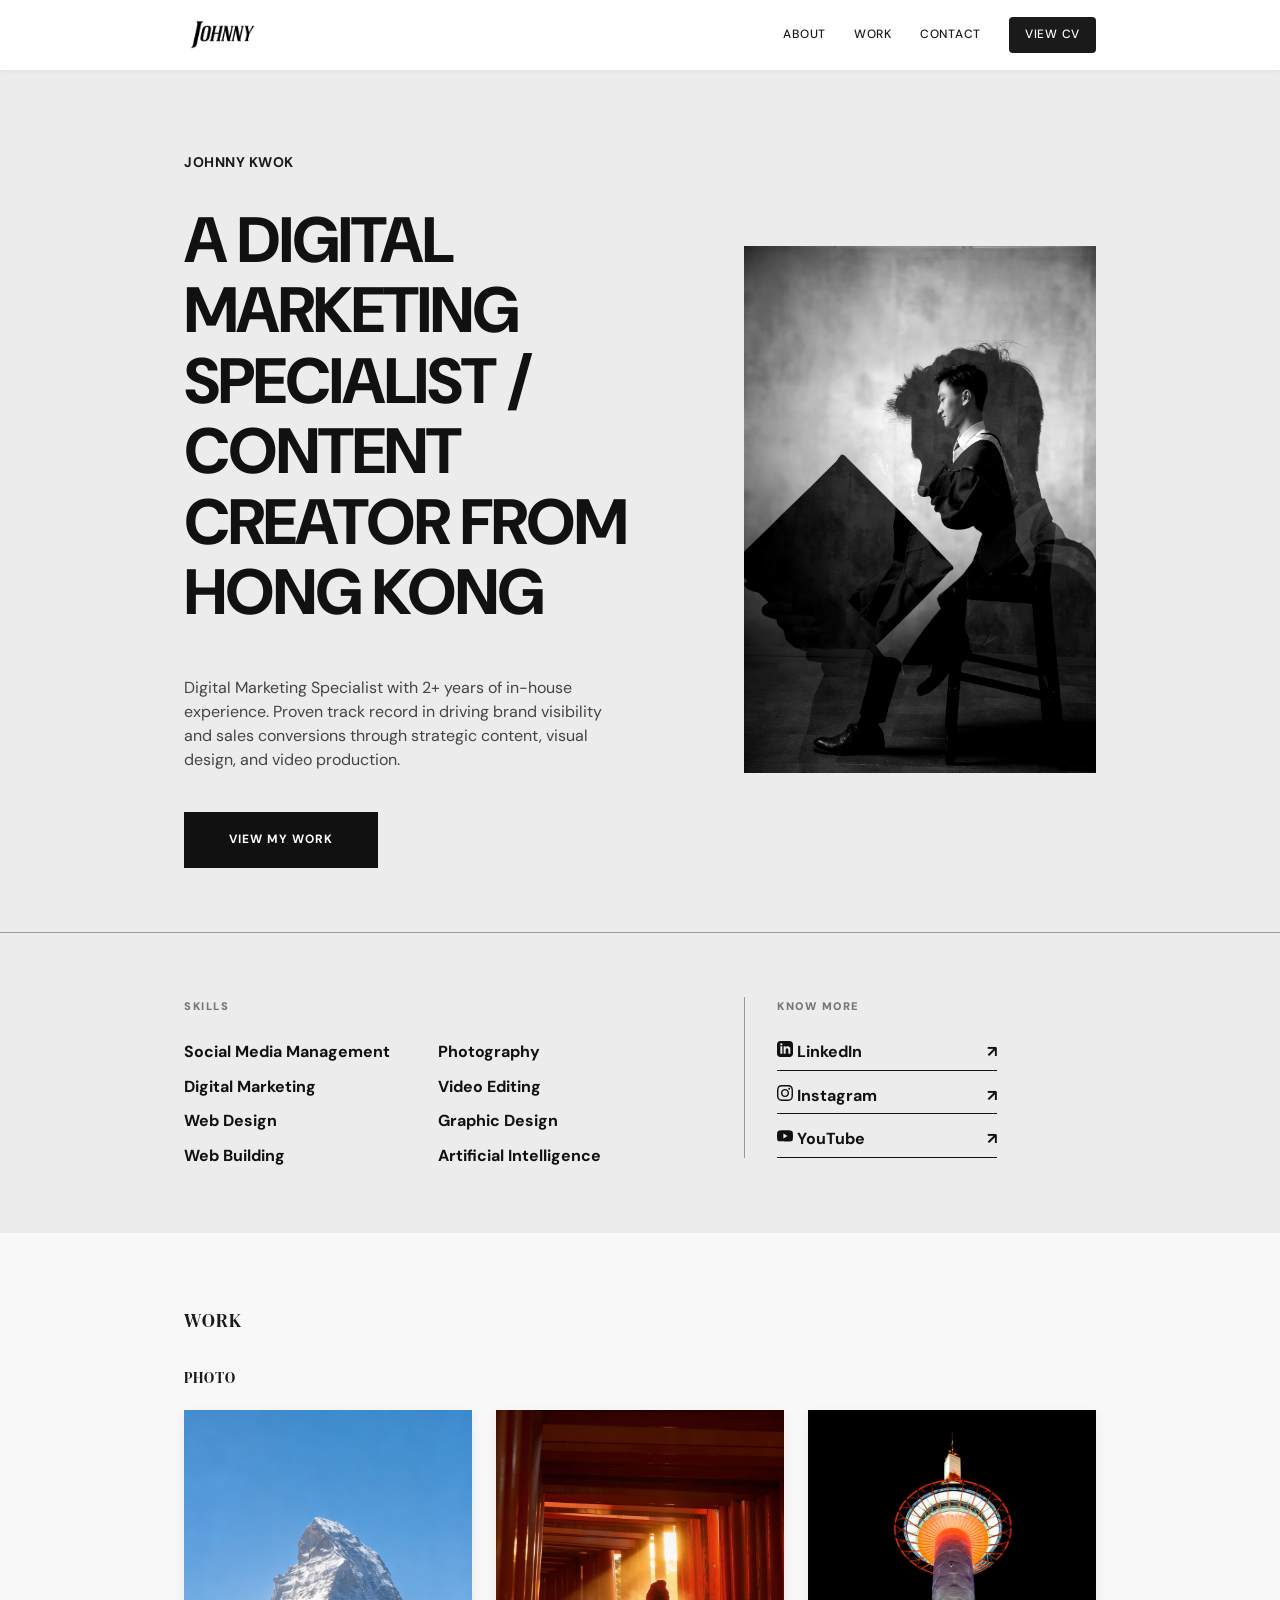
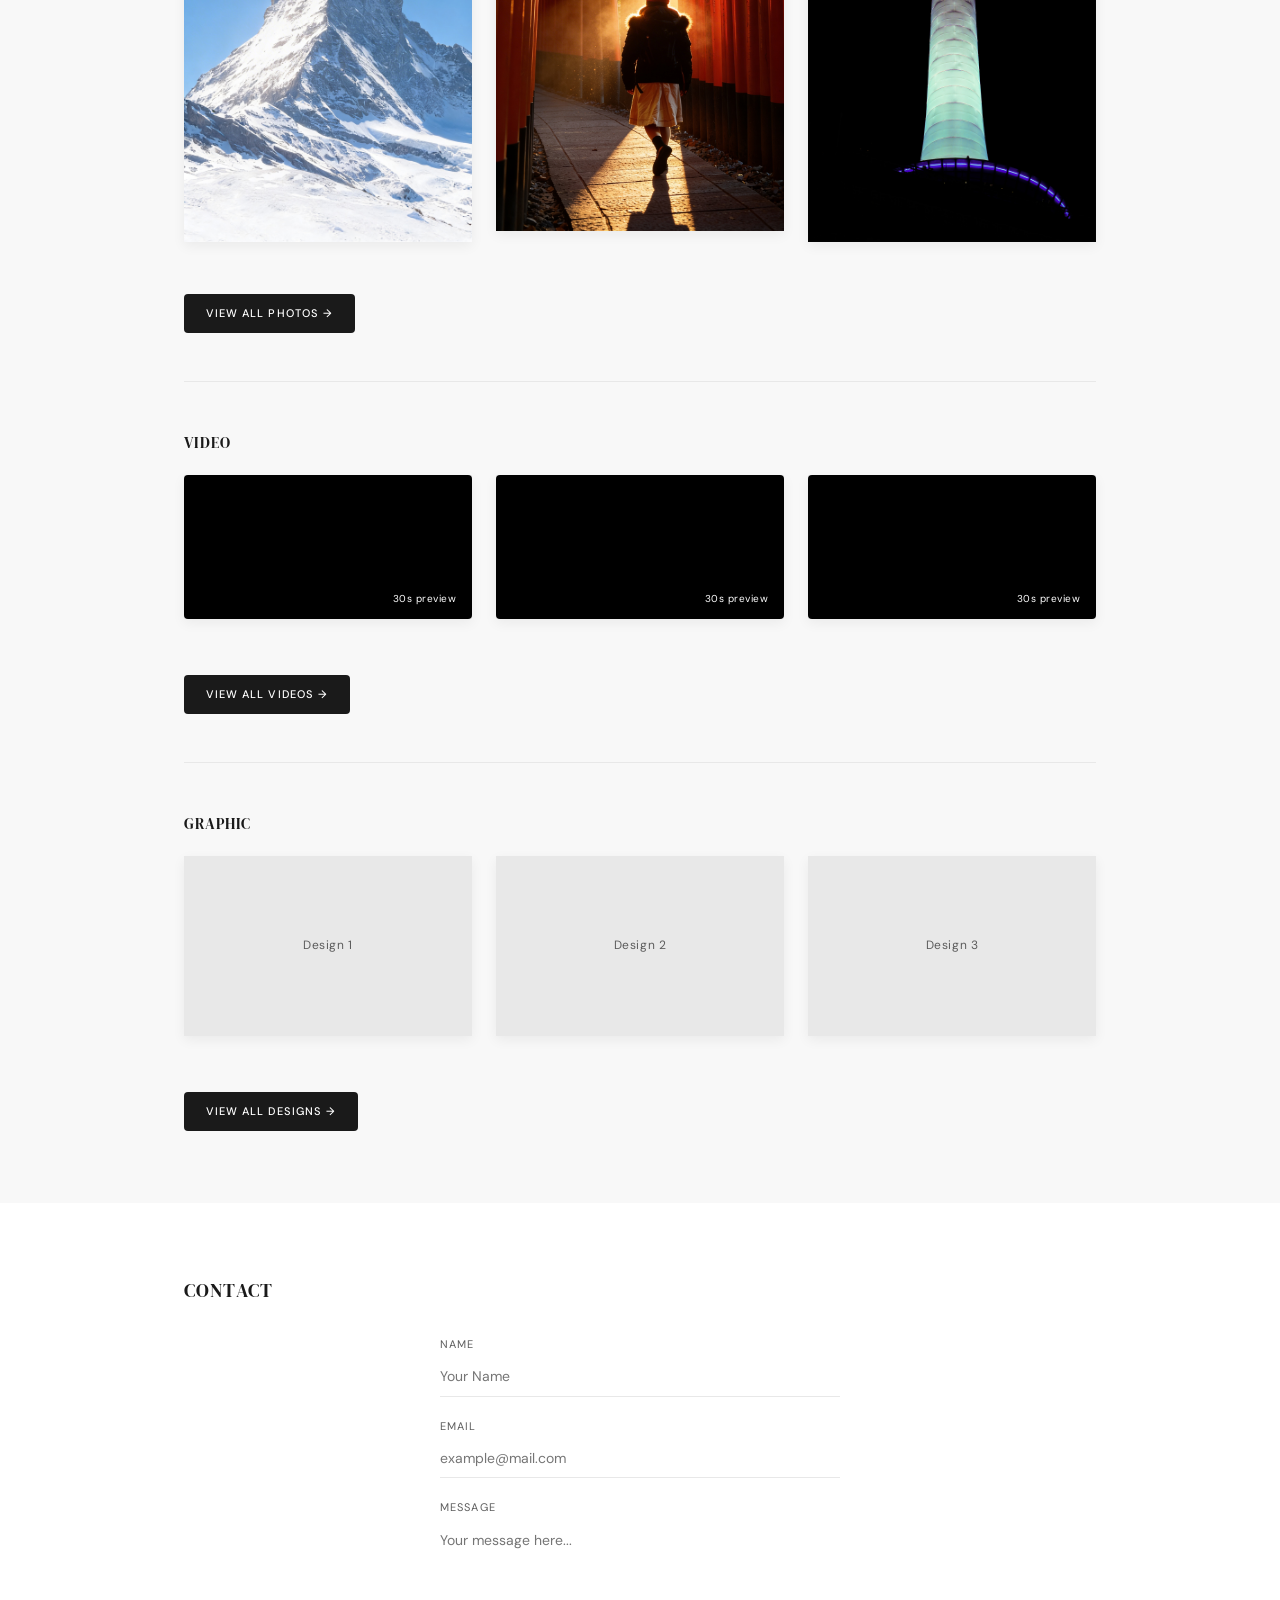
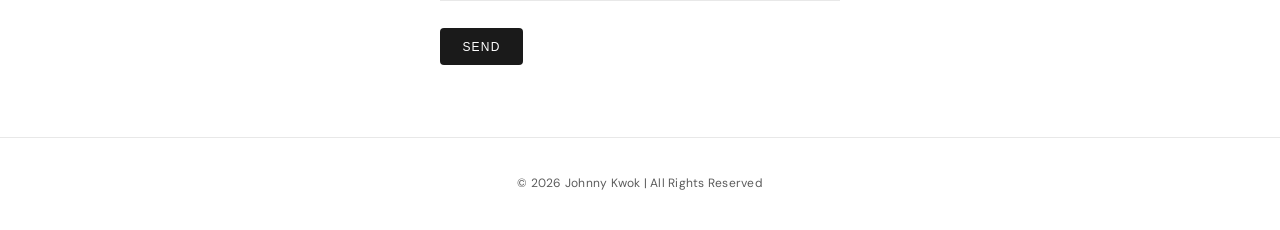
==== commit 34dd56b7: "Revise hero section for updated professional details Updated hero section to reflect new professiona" ====
--- a/index.html
+++ b/index.html
@@ -33,10 +33,10 @@
         <div class="container hero-grid">
             <div class="hero-text-side">
                 <span class="name-label">JOHNNY KWOK</span>
-                <h1 class="hero-title">A PHOTOGRAPHER /<br>VIDEOGRAPHER FROM<br>HONG KONG</h1>
+                <h1 class="hero-title">A DIGITAL MARKETING SPECIALIST /<br>CONTENT CREATOR FROM<br>HONG KONG</h1>
                 <p class="hero-intro">
-                    Digital Marketing Specialist focusing on high-end visual storytelling. 
-                    Capturing cinematic moments through professional lens and graphic precision.
+                    Digital Marketing Specialist with 2+ years of in-house experience.
+                    Proven track record in driving brand visibility and sales conversions through strategic content, visual design, and video production.
                 </p>
                 <a href="#portfolio" class="btn-black">View My Work</a>
             </div>
@@ -64,7 +64,7 @@
                         <span>Photography</span>
                         <span>Video Editing</span>
                         <span>Graphic Design</span>
-                        <span>UX/UI Design</span>
+                        <span>Artificial Intelligence</span>
                     </div>
                 </div>
             </div>
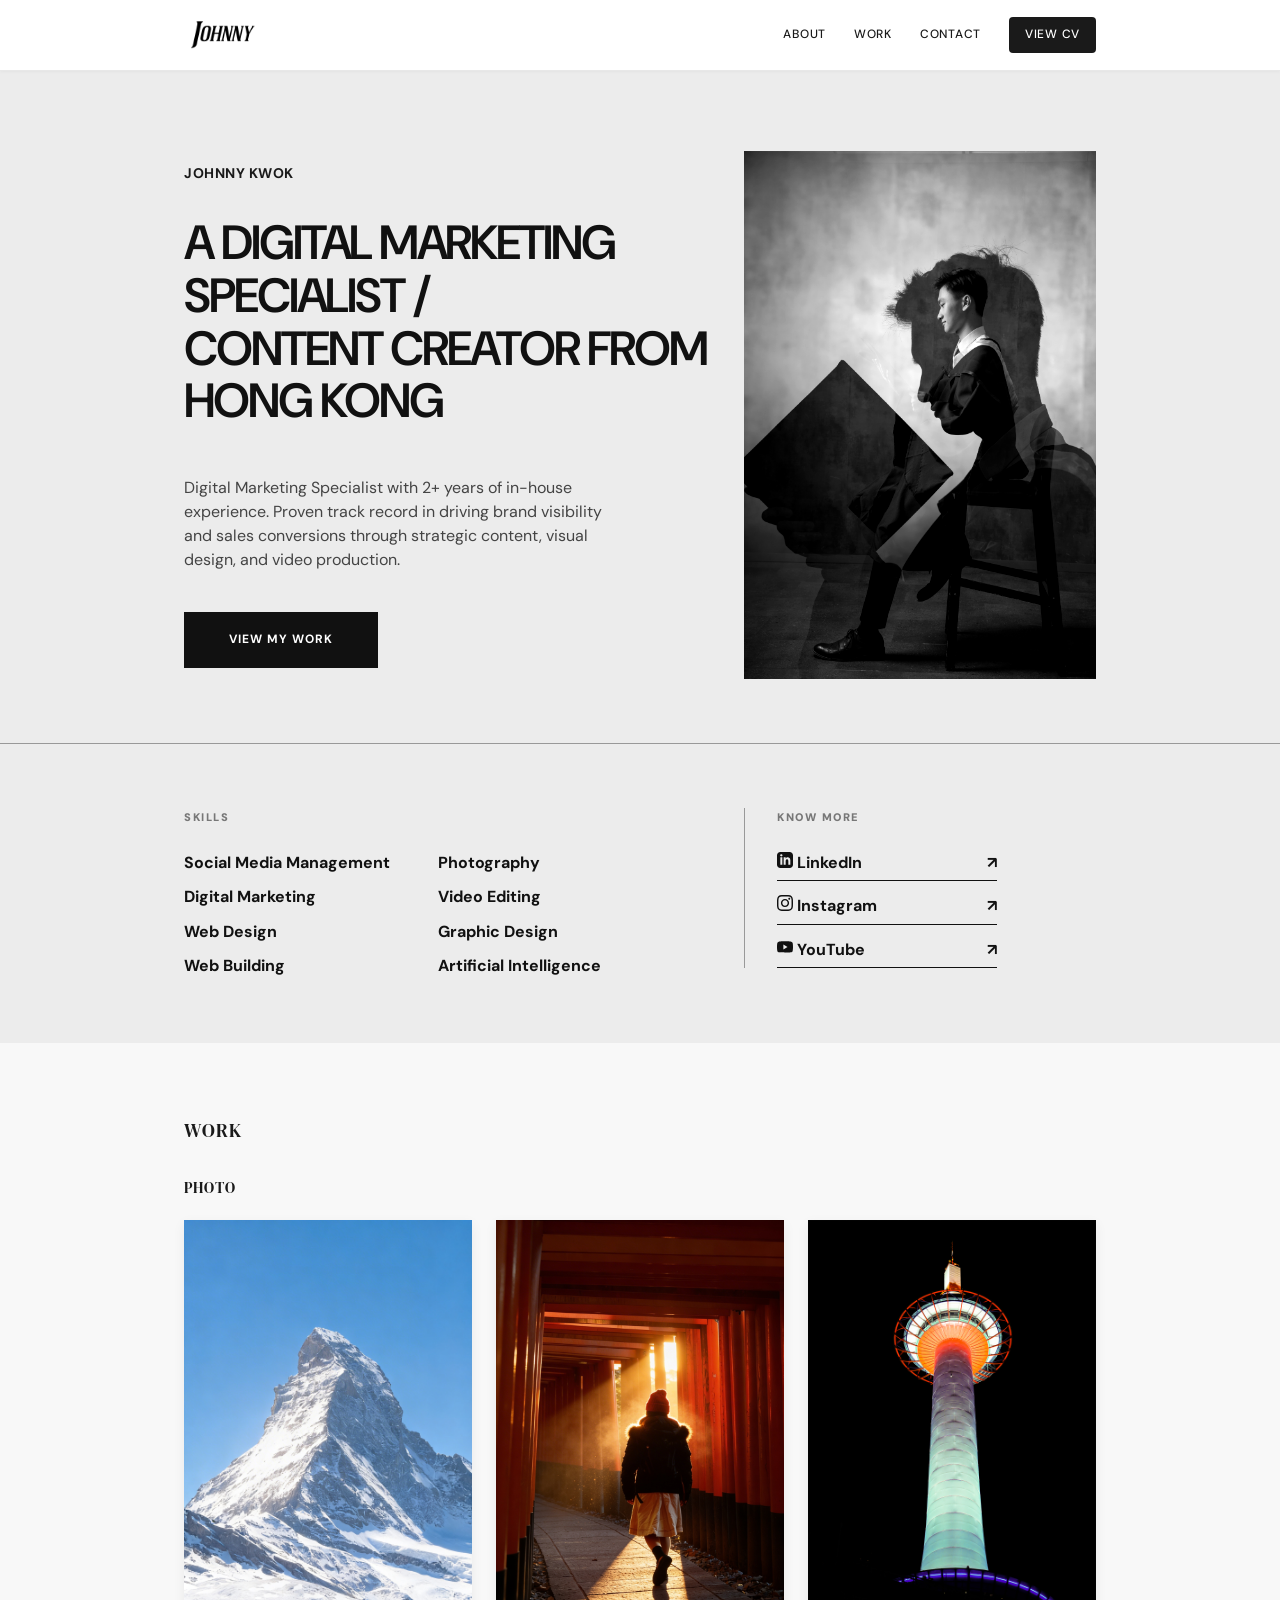
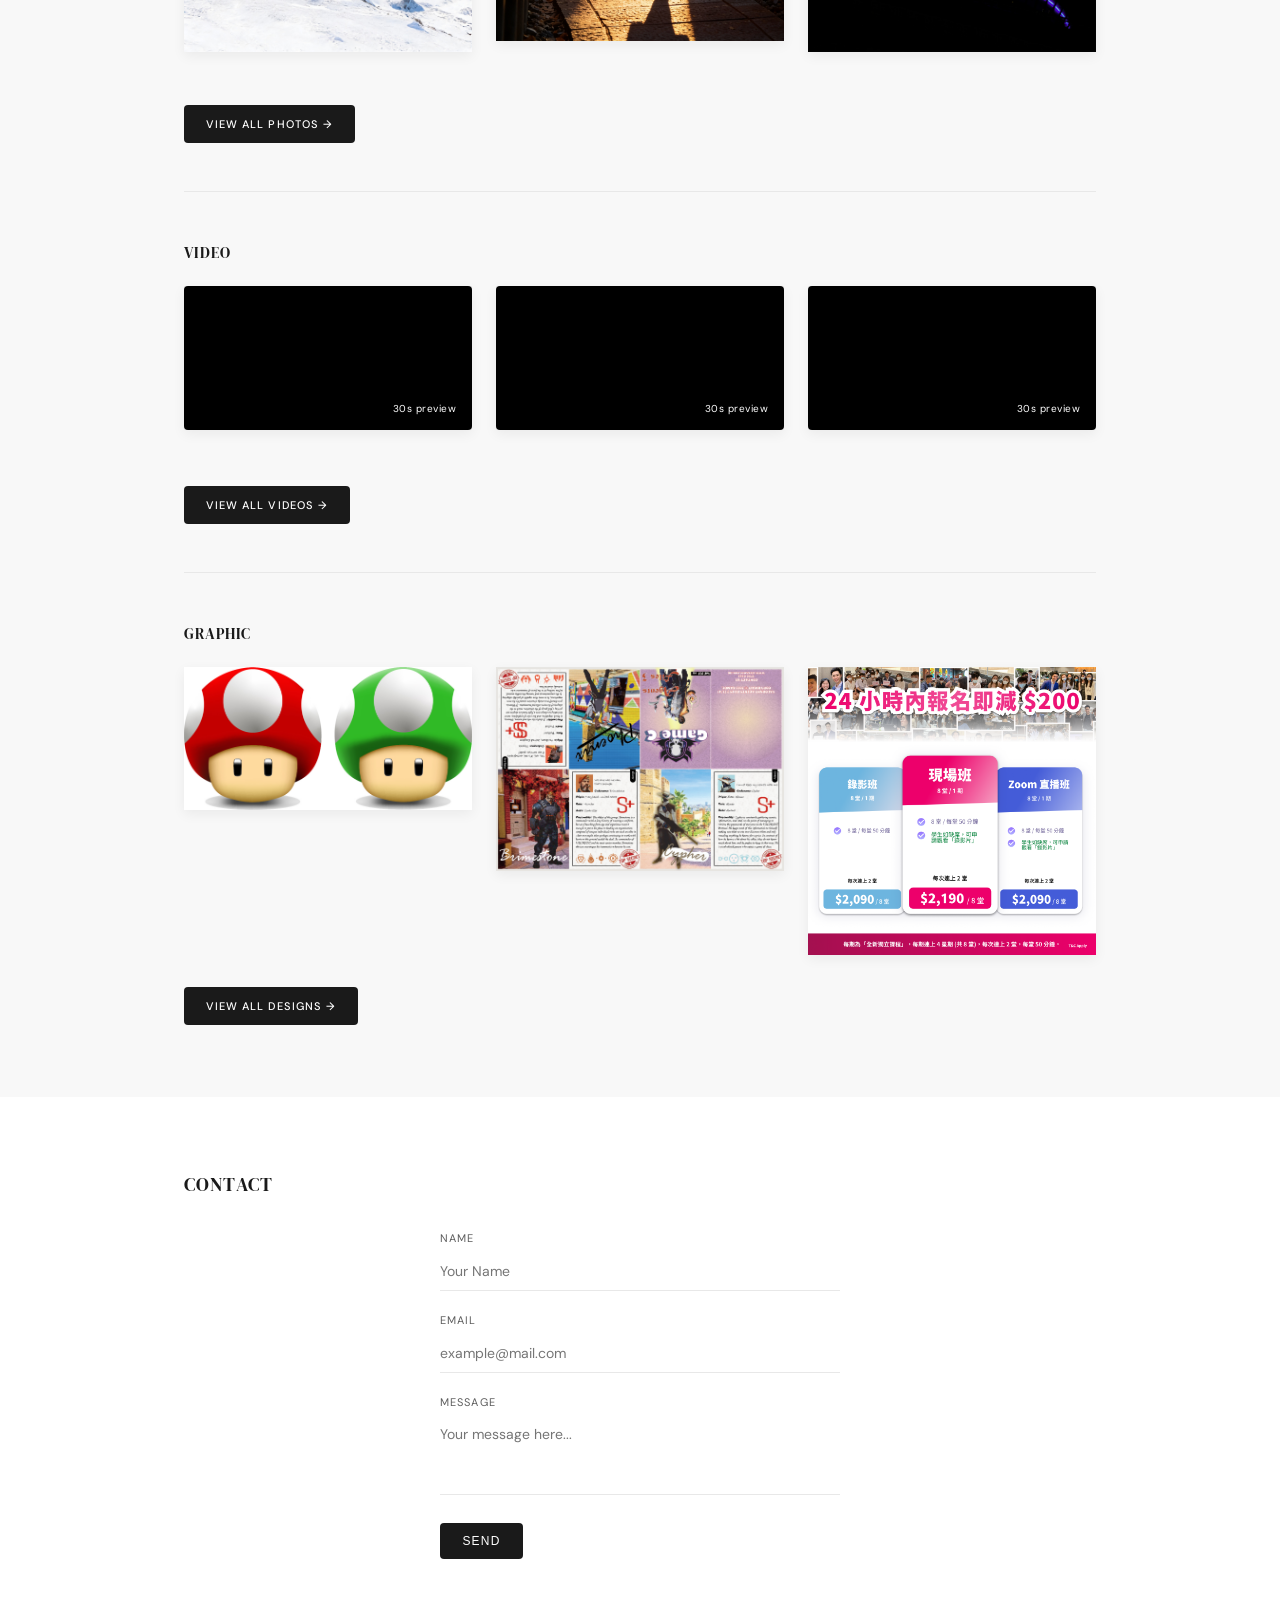
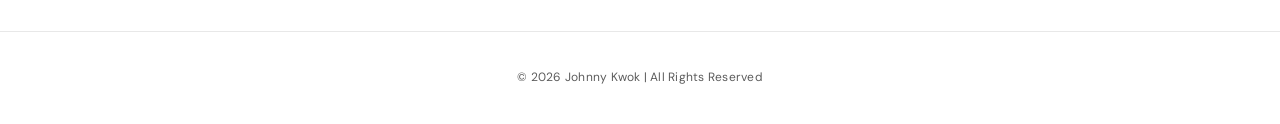
==== commit d049a462: "Update index.html" ====
--- a/index.html
+++ b/index.html
@@ -19,7 +19,7 @@
                 <span class="bar"></span>
             </button>
             <ul class="nav-links">
-                <li><a href="index.html">About</a></li>
+                <li><a href="index.html#hero-swiss">About</a></li>
                 <li><a href="index.html#portfolio">Work</a></li>
                 <li><a href="index.html#contact">Contact</a></li>
                 <li class="nav-btn-container">
@@ -42,7 +42,6 @@
             </div>
             <div class="hero-image-side">
                 <div class="image-overlay-container">
-                    <p class="hero-picture"></p>
                     <img src="assets/profile pic.jpg" alt="Johnny Kwok" class="hero-main-img">
                 </div>
             </div>
@@ -104,7 +103,7 @@
             <h2 class="animate-in">Work</h2>
             <div class="work-categories">
                 <!-- Photo -->
-                <article class="work-category" data-category="photo">
+                <article class="work-category">
                     <h3>Photo</h3>
                     <div class="work-preview">
                         <a href="photography-gallery.html" class="work-item animate-item">
@@ -130,7 +129,7 @@
                 </article>
 
                 <!-- Video -->
-                <article class="work-category" data-category="video">
+                <article class="work-category">
                     <h3>Video</h3>
                     <div class="work-preview">
                         <a href="video-gallery.html" class="work-item animate-item">
@@ -159,12 +158,27 @@
                 </article>
 
                 <!-- Graphic -->
-                <article class="work-category" data-category="graphic">
+                <article class="work-category">
                     <h3>Graphic</h3>
                     <div class="work-preview">
-                        <div class="work-item graphic-placeholder animate-item"><span>Design 1</span></div>
-                        <div class="work-item graphic-placeholder animate-item"><span>Design 2</span></div>
-                        <div class="work-item graphic-placeholder animate-item"><span>Design 3</span></div>
+                        <a href="graphic-design.html" class="work-item animate-item">
+                            <span class="media-protect">
+                                <img src="assets/graphic/My Works/Mushroom.jpg" alt="Mushroom design" draggable="false">
+                                <span class="media-protect__overlay" aria-hidden="true"></span>
+                            </span>
+                        </a>
+                        <a href="graphic-design.html" class="work-item animate-item">
+                            <span class="media-protect">
+                                <img src="assets/graphic/My Works/Zine.png" alt="Zine design" draggable="false">
+                                <span class="media-protect__overlay" aria-hidden="true"></span>
+                            </span>
+                        </a>
+                        <a href="graphic-design.html" class="work-item animate-item">
+                            <span class="media-protect">
+                                <img src="assets/graphic/Commercial/Brilliant Pricing table 4.png" alt="Commercial design" draggable="false">
+                                <span class="media-protect__overlay" aria-hidden="true"></span>
+                            </span>
+                        </a>
                     </div>
                     <a href="graphic-design.html" class="wbtn">View all designs →</a>
                 </article>
--- a/style.css
+++ b/style.css
@@ -1,15 +1,9 @@
-/* ==========================================================================
-   1. Variables & Reset
-   ========================================================================== */
-
 :root {
-    /* Layout & spacing */
     --max-width: 960px;
     --space: 1.5rem;
     --space-lg: 2.5rem;
     --radius: 6px;
     --radius-sm: 4px;
-    /* Colors */
     --bg: #f8f8f8;
     --bg-alt: #fff;
     --text: #1a1a1a;
@@ -30,10 +24,6 @@
 
 html { scroll-behavior: smooth; }
 
-/* ==========================================================================
-   2. Media protection (discourage saving images/videos)
-   ========================================================================== */
-
 img,
 video {
     user-select: none;
@@ -55,10 +45,6 @@
     cursor: pointer;
 }
 
-/* ==========================================================================
-   3. Animations
-   ========================================================================== */
-
 @keyframes fadeInUp {
     from { opacity: 0; transform: translateY(20px); }
     to { opacity: 1; transform: translateY(0); }
@@ -74,10 +60,6 @@
     opacity: 1;
     transform: translateY(0);
 }
-
-/* ==========================================================================
-   4. Base & Typography
-   ========================================================================== */
 
 body {
     font-family: var(--font-sans);
@@ -100,10 +82,6 @@
 h2 { font-size: 1.2rem; letter-spacing: 0.06em; text-transform: uppercase; margin-bottom: 1.75rem; }
 h3 { font-size: 0.95rem; letter-spacing: 0.06em; text-transform: uppercase; margin-bottom: 1rem; }
 
-/* ==========================================================================
-   5. Navbar
-   ========================================================================== */
-
 .navbar {
     background: var(--bg-alt);
     border-bottom: 1px solid var(--border);
@@ -195,10 +173,6 @@
     opacity: 0.9;
     transform: translateY(-1px);
 }
-
-/* ==========================================================================
-   6. Buttons
-   ========================================================================== */
 
 .btn {
     display: inline-block;
@@ -240,10 +214,6 @@
 
 .wbtn:hover { opacity: 0.88; transform: translateY(-1px); }
 
-/* ==========================================================================
-   7. Sections & About
-   ========================================================================== */
-
 section {
     padding: 4.5rem 0;
     background: var(--bg-alt);
@@ -274,10 +244,6 @@
     font-size: 0.9rem;
     margin-bottom: 0.5rem;
 }
-
-/* ==========================================================================
-   8. Work / Portfolio
-   ========================================================================== */
 
 .work-categories {
     display: flex;
@@ -397,10 +363,6 @@
     font-size: 12px;
     box-shadow: var(--shadow-2);
 }
-
-/* ==========================================================================
-   9. Contact
-   ========================================================================== */
 
 .contact-form {
     max-width: 400px;
@@ -441,10 +403,6 @@
 
 #message { height: 80px; resize: none; }
 
-/* ==========================================================================
-  10. Footer
-   ========================================================================== */
-
 .footer {
     padding: 2.25rem 0;
     text-align: center;
@@ -459,10 +417,6 @@
 }
 
 .footer.footer-spaced { margin-top: 4rem; }
-
-/* ==========================================================================
-  11. Hamburger (mobile nav)
-   ========================================================================== */
 
 .hamburger {
     display: none;
@@ -503,10 +457,6 @@
 .hamburger.is-open .bar:nth-child(3) {
     transform: translateY(-7px) rotate(-45deg);
 }
-
-/* ==========================================================================
-  12. Page: Photography & Graphic Design (masonry, filters, back link)
-   ========================================================================== */
 
 .page-header {
     padding-top: 2.25rem;
@@ -597,10 +547,6 @@
 .page-video .page-header h1,
 .page-graphic-design .page-header h1 { margin-top: 0.25rem; }
 
-/* ==========================================================================
-  13. Page: Video gallery (tabs, reels, YouTube)
-   ========================================================================== */
-
 .video-gallery { padding-bottom: 4rem; }
 
 .video-entry { margin-bottom: 4rem; }
@@ -699,11 +645,6 @@
     display: block;
     border: 0;
 }
-
-
-/* ==========================================================================
-  14. Page: CV
-   ========================================================================== */
 
 .cv-page {
     padding: 2rem 0 4rem;
@@ -798,10 +739,6 @@
 
 .page-cv .container { background: transparent !important; }
 
-/* ==========================================================================
-   Swiss design (hero & info bar)
-   ========================================================================== */
-
 #hero-swiss {
     background: var(--swiss-bg);
     padding: 5rem 0 4rem;
@@ -825,8 +762,8 @@
 
 .hero-title {
     font-family: var(--font-sans);
-    font-size: clamp(2.5rem, 5vw, 4rem);
-    font-weight: 800;
+    font-size: clamp(1.5rem, 5vw, 3rem);
+    font-weight: 600;
     line-height: 1.1;
     letter-spacing: -2px;
     margin-bottom: 3rem;
@@ -923,10 +860,6 @@
 }
 
 .social-links-minimal a:hover { opacity: 0.7; }
-
-/* ==========================================================================
-  16. Responsive
-   ========================================================================== */
 
 @media (min-width: 769px) {
     .navbar .container > .hamburger,
@@ -968,6 +901,23 @@
         align-items: center;
         justify-content: center;
     }
+    .services-list {
+        display: flex;
+        flex-wrap: wrap;
+        flex-direction: row;
+        gap: 15px 0;
+    }
+    .s-col {
+        display: contents;     
+    }
+    .services-list span {
+        flex: 0 0 50%;
+        font-size: 0.95rem;
+        line-height: 1.4;
+        padding-right: 10px;
+        box-sizing: border-box;
+        display: inline-block;
+    }
     .work-preview,
     .mosaic-gallery { column-count: 2; }
     #about .about-content { flex-direction: column; align-items: center; text-align: center; }
@@ -978,11 +928,22 @@
     .ig-reels-grid { grid-template-columns: 1fr; }
 
     .hero-grid {
-        align-items: center;
+        display: flex;
+        flex-direction: column; 
+        text-align: center;
+        gap: 2rem;
     }
     .hero-picture {
-        align-items: center;
-        padding-top: 100 px;
+        width: 100%;
+        padding-top: 20px !important;
+        display: flex;
+        justify-content: center;
+    }
+    .hero-picture img {
+        width: 80%; 
+        max-width: 400px; 
+        height: auto;
+        object-fit: contain;
     }
     .info-grid { grid-template-columns: 1fr; }
     .follow-box {
@@ -1010,4 +971,4 @@
     .social-links-minimal a {
         flex-direction: row;
     }
-}+}
